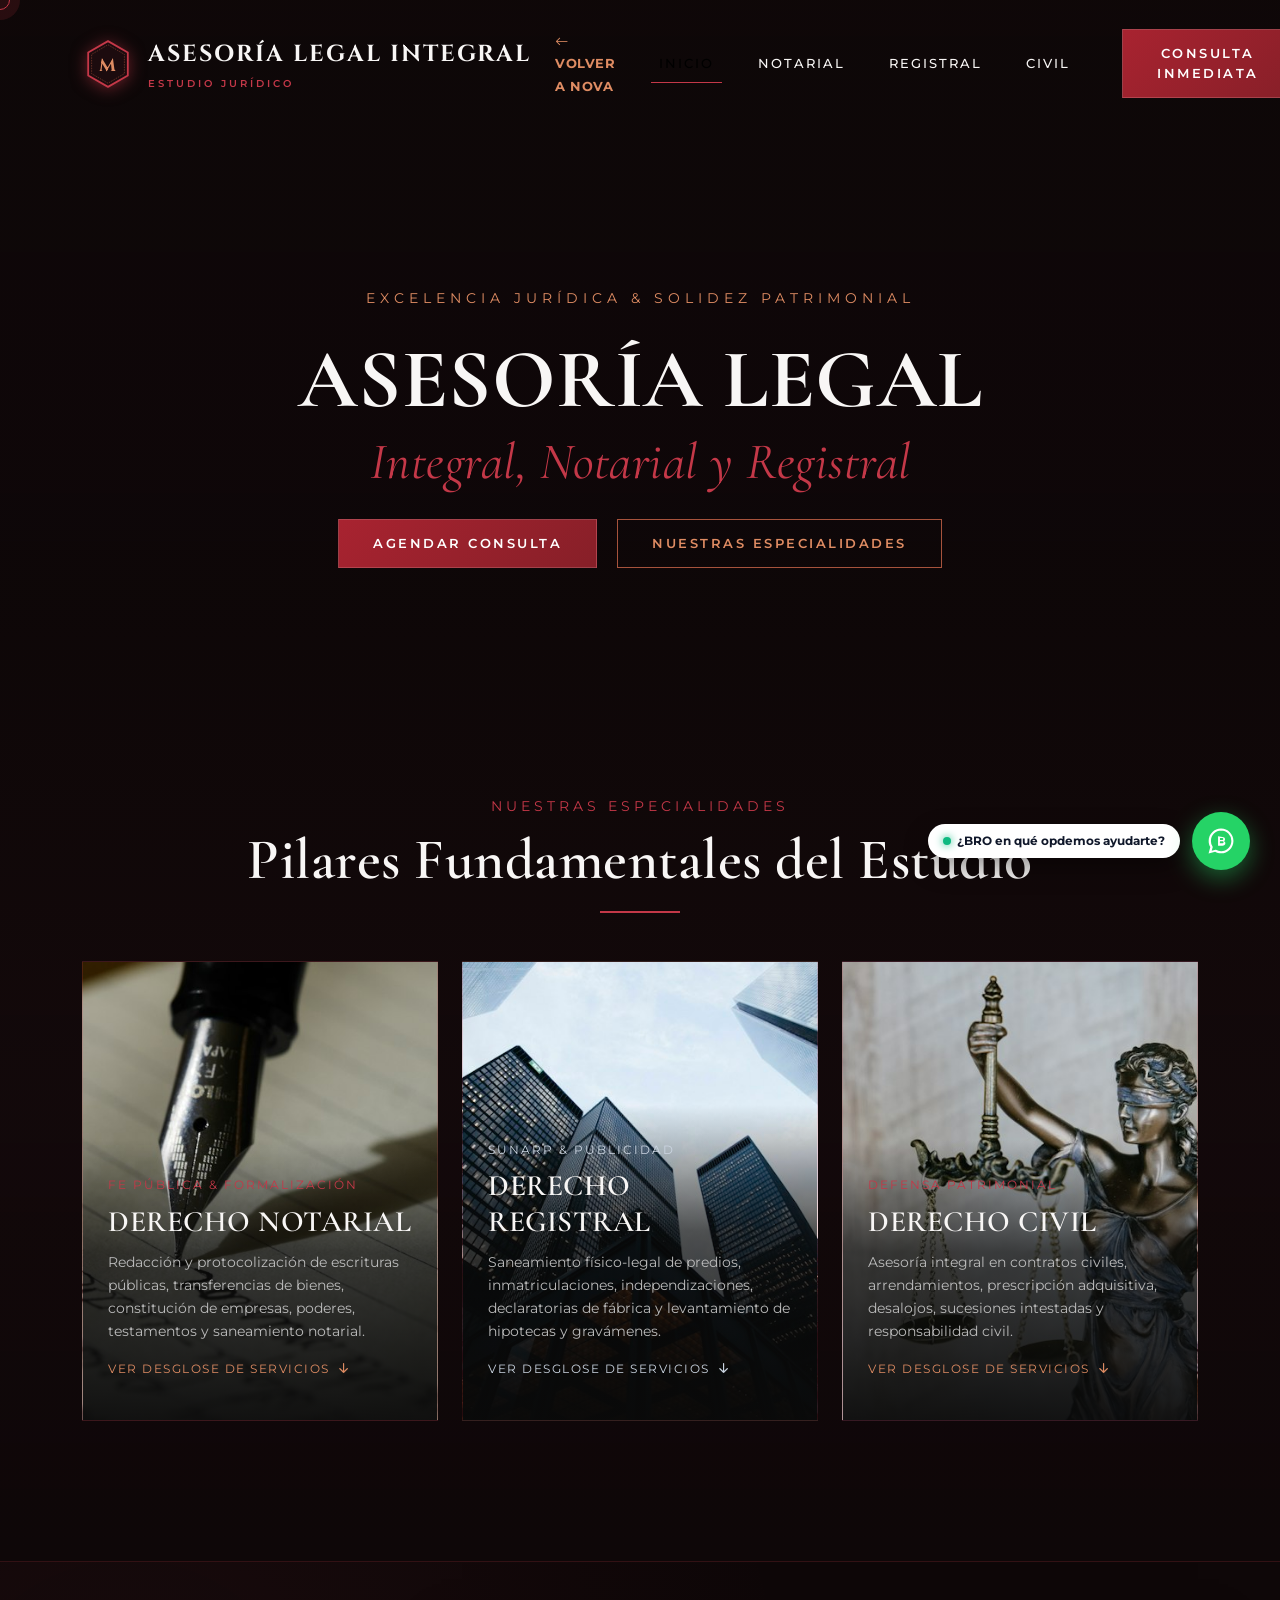
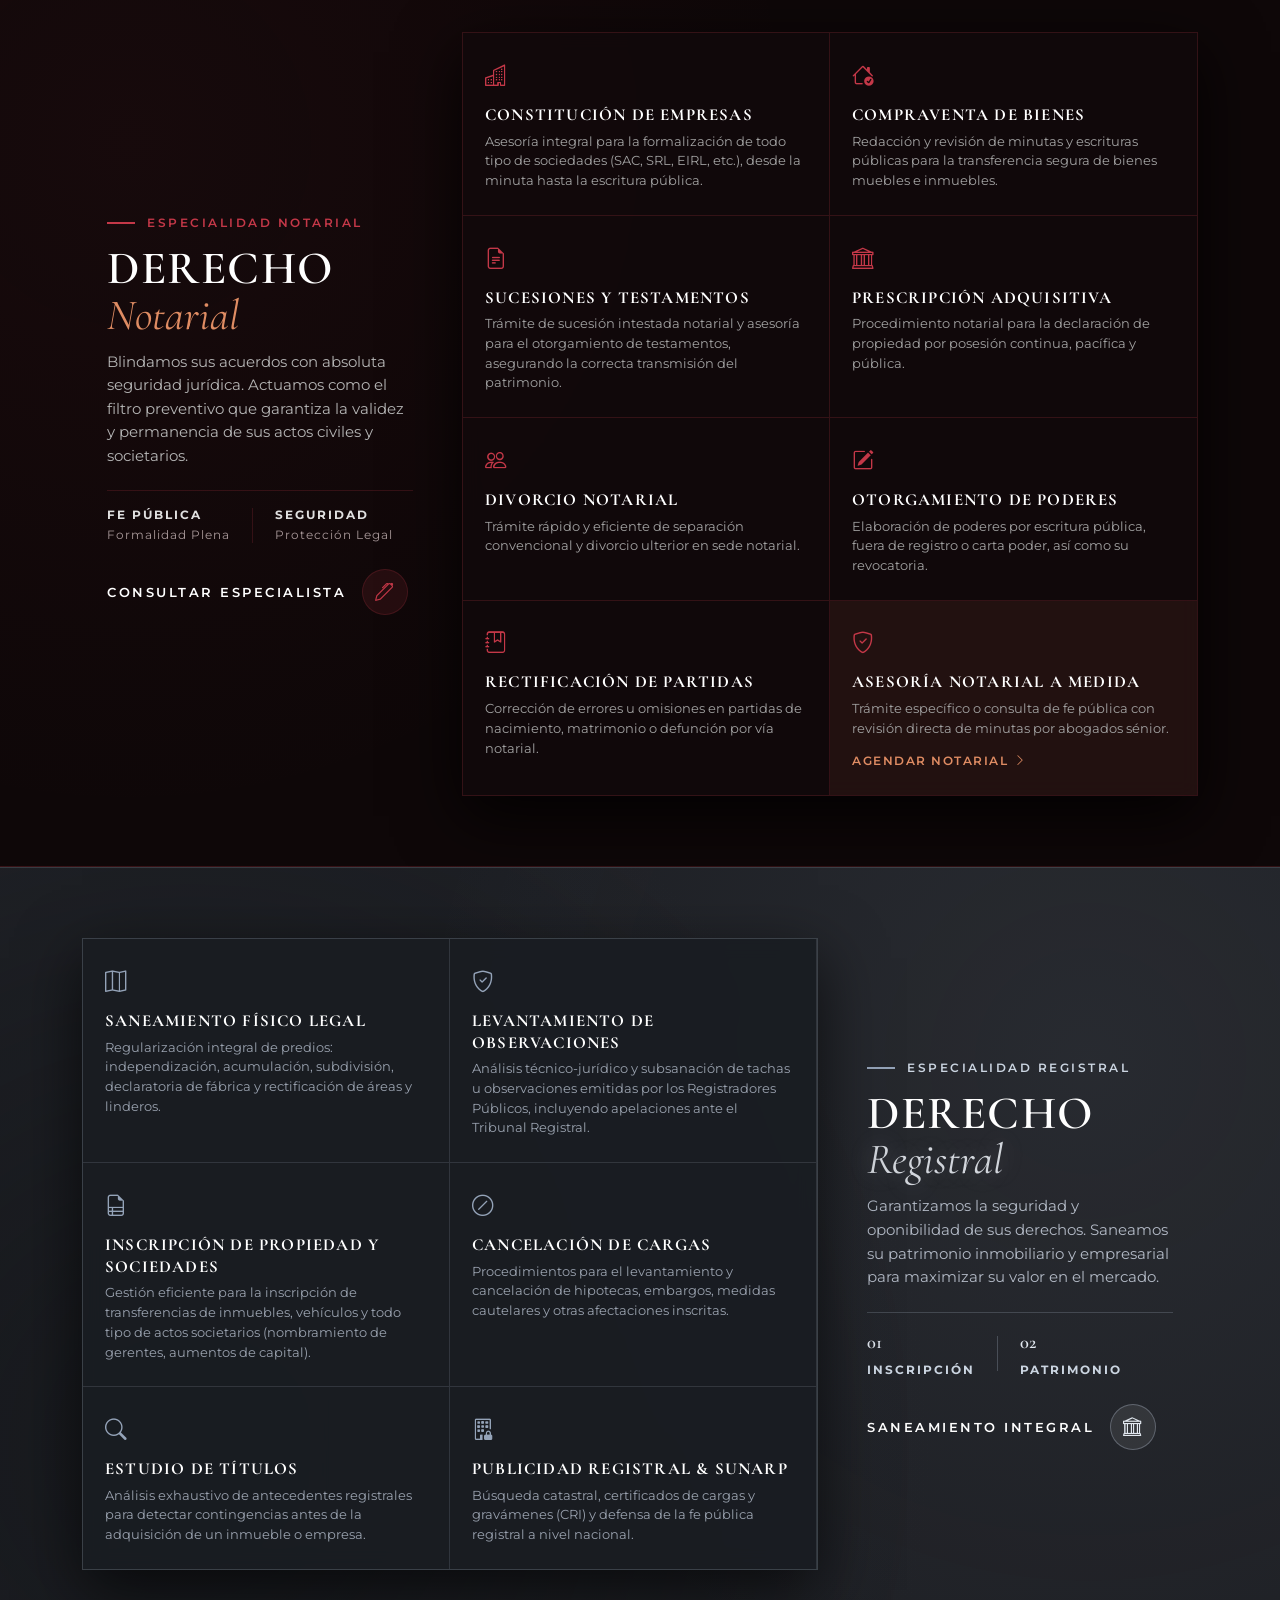
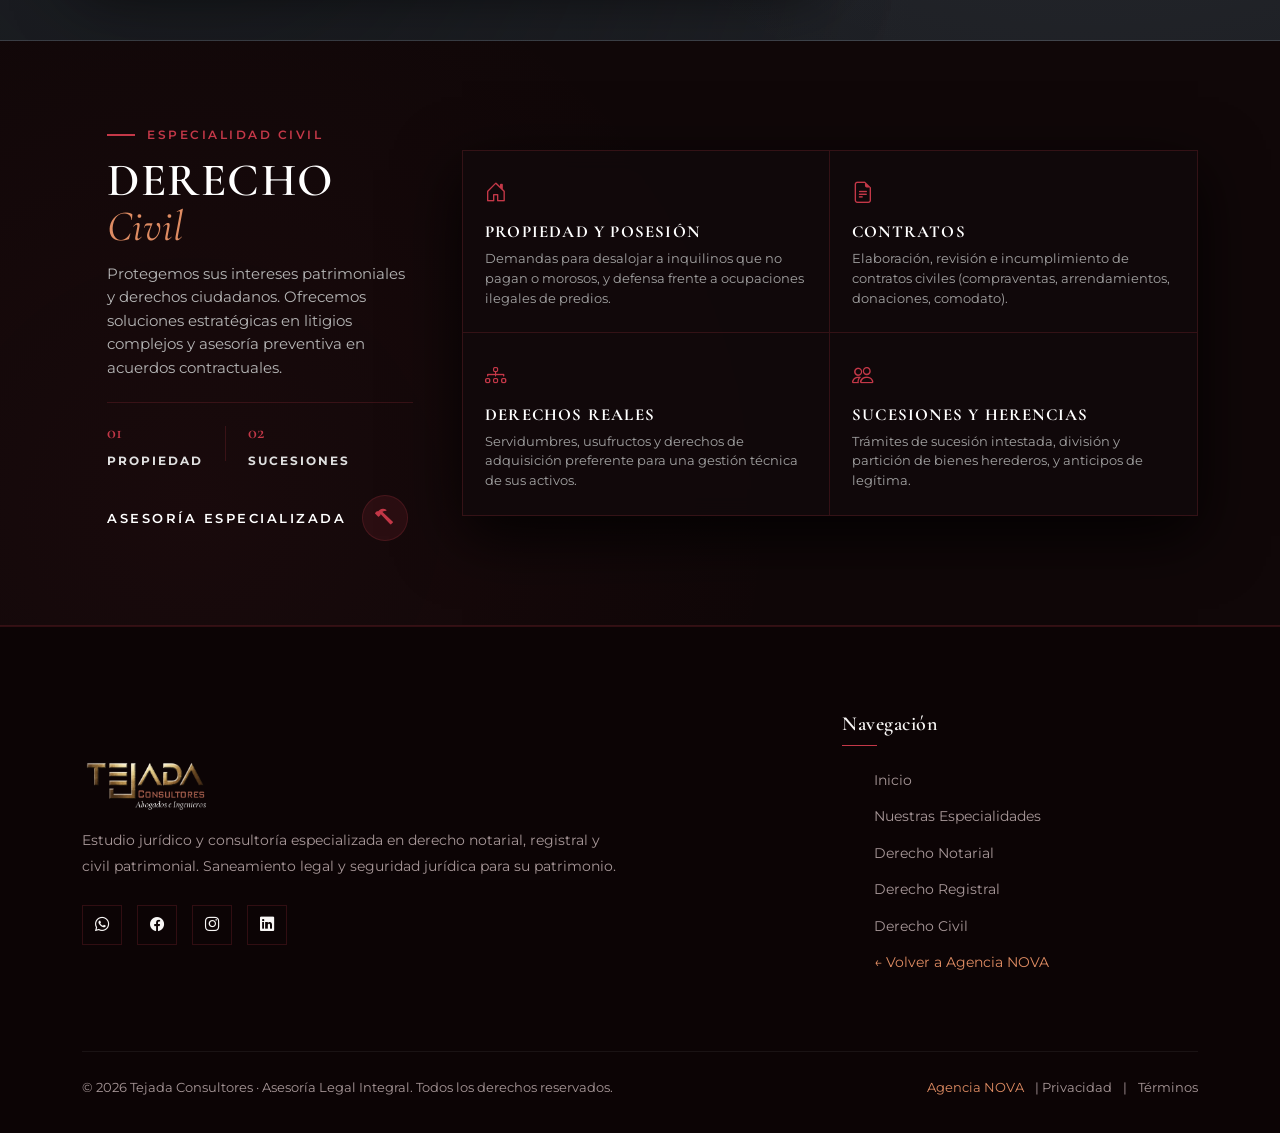
==== asesoria-legal.html @ f56c570c "Despliegue oficial: Sitio web Agencia Nova E.I.R.L." ====
<!DOCTYPE html>
<html lang="es">
<head>
    <meta charset="UTF-8">
    <meta name="viewport" content="width=device-width, initial-scale=1.0">
    <meta name="description" content="Asesoría Legal Integral - Especialistas en Derecho Notarial, Derecho Registral y Derecho Civil. Seguridad jurídica, saneamiento y protección patrimonial.">
    <title>M | Asesoría Legal Integral - Notarial, Registral y Civil</title>

    <!-- Favicon con Logo Hexagonal M -->
    <link rel="icon" type="image/svg+xml" href="assets/logo.svg">

    <!-- Fuentes Oficiales AUREOLE (Cormorant Garamond, Montserrat, Cinzel) -->
    <link rel="preconnect" href="https://fonts.googleapis.com">
    <link rel="preconnect" href="https://fonts.gstatic.com" crossorigin>
    <link href="https://fonts.googleapis.com/css2?family=Cinzel:wght@600;700;900&family=Cormorant+Garamond:ital,wght@0,400;0,500;0,600;0,700;1,400;1,600&family=Montserrat:wght@300;400;500;600;700&display=swap" rel="stylesheet">

    <!-- Bootstrap 5.3 Grid & Utilities -->
    <link rel="stylesheet" href="https://cdn.jsdelivr.net/npm/bootstrap@5.3.8/dist/css/bootstrap.min.css">
    <!-- Bootstrap Icons -->
    <link rel="stylesheet" href="https://cdn.jsdelivr.net/npm/bootstrap-icons@1.11.2/font/bootstrap-icons.css">

    <!-- Hoja de Estilos AUREOLE -->
    <link rel="stylesheet" href="styles.css">
</head>
<body>

    <!-- ==========================================
         PRELOADER AUREOLE CON LOGO HEXAGONAL M
         ========================================== -->
    <div class="preloader" id="preloader">
        <div class="preloader-logo">
            <svg xmlns="http://www.w3.org/2000/svg" viewBox="0 0 100 100" width="100%" height="100%">
                <polygon points="50,6 88.1,28 88.1,72 50,94 11.9,72 11.9,28" 
                         fill="#1c0b0e" 
                         stroke="#c43848" 
                         stroke-width="3" />
                <polygon points="50,13 81.5,31.5 81.5,68.5 50,87 18.5,68.5 18.5,31.5" 
                         fill="none" 
                         stroke="#a6533c" 
                         stroke-width="1.2" 
                         stroke-opacity="0.8" 
                         stroke-dasharray="3, 2" />
                <text x="50" y="63" text-anchor="middle" font-family="'Cinzel', serif" font-size="34" font-weight="700" fill="#df8c63">M</text>
            </svg>
        </div>
        <div class="preloader-spinner"></div>
        <p class="preloader-text">ASESORÍA LEGAL INTEGRAL</p>
    </div>

    <!-- ==========================================
         NAVBAR AUREOLE CON LOGOTIPO HEXÁGONO 'M'
         ========================================== -->
    <nav class="navbar navbar-expand-lg">
        <div class="container navbar-container">
            
            <!-- LOGOTIPO EN LA PARTE SUPERIOR: HEXÁGONO CON LA LETRA M -->
            <a class="navbar-brand" href="#inicio" aria-label="Inicio">
                <div class="brand-hex-icon">
                    <svg xmlns="http://www.w3.org/2000/svg" viewBox="0 0 100 100" width="100%" height="100%">
                        <polygon points="50,6 88.1,28 88.1,72 50,94 11.9,72 11.9,28" 
                                 fill="#1c0b0e" 
                                 stroke="#c43848" 
                                 stroke-width="3.5" 
                                 stroke-linejoin="round" />
                        <polygon points="50,13 81.5,31.5 81.5,68.5 50,87 18.5,68.5 18.5,31.5" 
                                 fill="none" 
                                 stroke="#a6533c" 
                                 stroke-width="1.2" 
                                 stroke-opacity="0.8" 
                                 stroke-dasharray="3, 2" />
                        <text x="50" y="63" text-anchor="middle" font-family="'Cinzel', serif" font-size="34" font-weight="700" fill="#df8c63">M</text>
                    </svg>
                </div>
                <div class="brand-title-text">
                    ASESORÍA LEGAL INTEGRAL
                    <span>ESTUDIO JURÍDICO</span>
                </div>
            </a>

            <!-- Botón Hamburguesa Móvil -->
            <button class="navbar-toggler" id="navbarToggler" type="button" aria-label="Toggle navigation">
                <span></span>
                <span></span>
                <span></span>
            </button>

            <!-- MENÚ: RETORNO A NOVA, INICIO, NOTARIAL, REGISTRAL, CIVIL -->
            <ul class="navbar-nav ms-auto align-items-center">
                <li class="nav-item">
                    <a class="nav-link" href="index.html" style="color: #df8c63; font-weight: 700; letter-spacing: 0.5px;">
                        <i class="bi bi-arrow-left me-1"></i> VOLVER A NOVA
                    </a>
                </li>
                <li class="nav-item">
                    <a class="nav-link active" href="#inicio">INICIO</a>
                </li>
                <li class="nav-item">
                    <a class="nav-link" href="#seccion-notarial">NOTARIAL</a>
                </li>
                <li class="nav-item">
                    <a class="nav-link" href="#seccion-registral">REGISTRAL</a>
                </li>
                <li class="nav-item">
                    <a class="nav-link" href="#seccion-civil">CIVIL</a>
                </li>
                <li class="nav-item ms-lg-3">
                    <a href="https://wa.me/51948301540?text=Hola,%20solicito%20asesor%C3%ADa%20legal%20inmediata." target="_blank" rel="noopener noreferrer" class="btn btn-primary">CONSULTA INMEDIATA</a>
                </li>
            </ul>

        </div>
    </nav>

    <!-- Menú Drawer Móvil -->
    <div class="mobile-menu-drawer" id="mobileMenuDrawer">
        <button class="mobile-close-btn" id="mobileCloseBtn">&times;</button>
        <a href="index.html" class="mobile-nav-link" style="color: #df8c63; font-weight: 700;"><i class="bi bi-arrow-left me-1"></i> VOLVER A AGENCIA NOVA</a>
        <a href="#inicio" class="mobile-nav-link">INICIO</a>
        <a href="#seccion-notarial" class="mobile-nav-link">NOTARIAL</a>
        <a href="#seccion-registral" class="mobile-nav-link">REGISTRAL</a>
        <a href="#seccion-civil" class="mobile-nav-link">CIVIL</a>
        <a href="https://wa.me/51948301540?text=Hola,%20solicito%20asesor%C3%ADa%20legal%20inmediata." target="_blank" rel="noopener noreferrer" class="btn btn-primary mt-3">CONSULTA INMEDIATA</a>
    </div>

    <!-- ==========================================
         FONDO EXTENDIDO: PRIMERA Y SEGUNDA SECCIÓN
         (Hero Principal + Nuestras Especialidades)
         ========================================== -->
    <div class="hero-specialties-wrap">

        <!-- ==========================================
             HERO SECTION AUREOLE (#inicio)
             ========================================== -->
        <section class="hero" id="inicio">
            <div class="hero-content">
                <p class="hero-subtitle">Excelencia Jurídica &amp; Solidez Patrimonial</p>
                <h1 class="hero-title">
                    ASESORÍA LEGAL
                    <span>Integral, Notarial y Registral</span>
                </h1>
                <div class="hero-buttons">
                    <a href="https://wa.me/51948301540?text=Hola,%20solicito%20asesor%C3%ADa%20legal%20integral." target="_blank" rel="noopener noreferrer" class="btn btn-primary">Agendar Consulta</a>
                    <a href="#especialidades" class="btn btn-outline">Nuestras Especialidades</a>
                </div>
            </div>
        </section>

        <!-- ==========================================
             CUERPO: LOS TRES PILARES DE DERECHO
             DERECHO NOTARIAL, DERECHO REGISTRAL Y DERECHO CIVIL
             CON FOTOS RESTAURADAS Y VALIDACIÓN A PRUEBA DE FALLOS
             ========================================== -->
        <section class="specialties-section" id="especialidades">
            <div class="container">
                <p class="section-subtitle">Nuestras Especialidades</p>
                <h2 class="section-title">Pilares Fundamentales del Estudio</h2>
                
                <div class="row mt-5">
                    
                    <!-- CUADRO 1: DERECHO NOTARIAL -->
                    <div class="col-lg-4 col-md-6 mb-4 mb-lg-0">
                        <a href="#seccion-notarial" class="specialty-card d-block" style="background: #1a0f12 url('assets/notarial.jpg') center/cover no-repeat;">
                            <img src="assets/notarial.jpg" 
                                 onerror="if(!this.dataset.t){this.dataset.t=1;this.src='notarial.jpg';}else{this.src='https://images.unsplash.com/photo-1450133064473-71024230f91b?auto=format&fit=crop&w=800&q=80';}"
                                 alt="Derecho Notarial - Firma de escrituras públicas y fe notarial" 
                                 loading="lazy">
                            <div class="specialty-overlay">
                                <span class="specialty-tag">Fe Pública &amp; Formalización</span>
                                <h3 class="specialty-title">DERECHO NOTARIAL</h3>
                                <p class="specialty-desc">
                                    Redacción y protocolización de escrituras públicas, transferencias de bienes, constitución de empresas, poderes, testamentos y saneamiento notarial.
                                </p>
                                <span class="specialty-more mt-2 d-inline-flex align-items-center" style="font-size: 0.78rem; letter-spacing: 1.5px; text-transform: uppercase; color: var(--color-gold-light);">
                                    Ver desglose de servicios <i class="bi bi-arrow-down-short fs-5 ms-1"></i>
                                </span>
                            </div>
                        </a>
                    </div>

                    <!-- CUADRO 2: DERECHO REGISTRAL -->
                    <div class="col-lg-4 col-md-6 mb-4 mb-lg-0">
                        <a href="#seccion-registral" class="specialty-card d-block" style="background: #111a15 url('assets/registral.jpg') center/cover no-repeat;">
                            <img src="assets/registral.jpg" 
                                 onerror="if(!this.dataset.t){this.dataset.t=1;this.src='registral.jpg';}else{this.src='https://images.unsplash.com/photo-1486406146926-c627a92ad1ab?auto=format&fit=crop&w=800&q=80';}"
                                 alt="Derecho Registral - Saneamiento predial y títulos en SUNARP" 
                                 loading="lazy">
                            <div class="specialty-overlay">
                                <span class="specialty-tag" style="color: #cbd5e1;">SUNARP &amp; Publicidad</span>
                                <h3 class="specialty-title">DERECHO REGISTRAL</h3>
                                <p class="specialty-desc">
                                    Saneamiento físico-legal de predios, inmatriculaciones, independizaciones, declaratorias de fábrica y levantamiento de hipotecas y gravámenes.
                                </p>
                                <span class="specialty-more mt-2 d-inline-flex align-items-center" style="font-size: 0.78rem; letter-spacing: 1.5px; text-transform: uppercase; color: #cbd5e1;">
                                    Ver desglose de servicios <i class="bi bi-arrow-down-short fs-5 ms-1"></i>
                                </span>
                            </div>
                        </a>
                    </div>

                    <!-- CUADRO 3: DERECHO CIVIL -->
                    <div class="col-lg-4 col-md-12">
                        <a href="#seccion-civil" class="specialty-card d-block" style="background: #14111a url('assets/civil.jpg') center/cover no-repeat;">
                            <img src="assets/civil.jpg" 
                                 onerror="if(!this.dataset.t){this.dataset.t=1;this.src='civil.jpg';}else{this.src='https://images.unsplash.com/photo-1589829545856-d10d557cf95f?auto=format&fit=crop&w=800&q=80';}"
                                 alt="Derecho Civil - Defensa patrimonial y justicia civil" 
                                 loading="lazy">
                            <div class="specialty-overlay">
                                <span class="specialty-tag">Defensa Patrimonial</span>
                                <h3 class="specialty-title">DERECHO CIVIL</h3>
                                <p class="specialty-desc">
                                    Asesoría integral en contratos civiles, arrendamientos, prescripción adquisitiva, desalojos, sucesiones intestadas y responsabilidad civil.
                                </p>
                                <span class="specialty-more mt-2 d-inline-flex align-items-center" style="font-size: 0.78rem; letter-spacing: 1.5px; text-transform: uppercase; color: var(--color-gold-light);">
                                    Ver desglose de servicios <i class="bi bi-arrow-down-short fs-5 ms-1"></i>
                                </span>
                            </div>
                        </a>
                    </div>

                </div>
            </div>
        </section>

    </div>

    <!-- ==========================================
         DETALLE 1: ESPECIALIDAD NOTARIAL (#seccion-notarial)
         ========================================== -->
    <section class="detail-section notarial-section" id="seccion-notarial">
        <div class="container">
            <div class="row align-items-center">
                
                <!-- Columna Izquierda: Introducción y Título -->
                <div class="col-lg-5 col-xl-4 mb-5 mb-lg-0">
                    <div class="detail-intro-col">
                        <div class="detail-label-wrap">
                            <span class="detail-label-line"></span>
                            <span class="detail-label">ESPECIALIDAD NOTARIAL</span>
                        </div>
                        <h2 class="detail-title">
                            DERECHO
                            <span class="detail-title-italic">Notarial</span>
                        </h2>
                        <p class="detail-desc">
                            Blindamos sus acuerdos con absoluta seguridad jurídica. Actuamos como el filtro preventivo que garantiza la validez y permanencia de sus actos civiles y societarios.
                        </p>
                        <div class="detail-indicators">
                            <div class="indicator-item">
                                <span class="indicator-title">FE PÚBLICA</span>
                                <span class="indicator-sub">Formalidad Plena</span>
                            </div>
                            <div class="indicator-sep"></div>
                            <div class="indicator-item">
                                <span class="indicator-title">SEGURIDAD</span>
                                <span class="indicator-sub">Protección Legal</span>
                            </div>
                        </div>
                        <a href="https://wa.me/51948301540?text=Hola,%20solicito%20asesor%C3%ADa%20especializada%20en%20Derecho%20Notarial." target="_blank" rel="noopener noreferrer" class="detail-cta">
                            <span>CONSULTAR ESPECIALISTA</span>
                            <div class="detail-cta-circle">
                                <i class="bi bi-pen"></i>
                            </div>
                        </a>
                    </div>
                </div>

                <!-- Columna Derecha: Matriz de 8 Cuadros de Servicios Notariales -->
                <div class="col-lg-7 col-xl-8">
                    <div class="service-matrix grid-8">
                        
                        <!-- 1. Constitución de Empresas -->
                        <div class="service-matrix-item">
                            <i class="bi bi-buildings service-matrix-icon"></i>
                            <h4 class="service-matrix-title">CONSTITUCIÓN DE EMPRESAS</h4>
                            <p class="service-matrix-desc">
                                Asesoría integral para la formalización de todo tipo de sociedades (SAC, SRL, EIRL, etc.), desde la minuta hasta la escritura pública.
                            </p>
                        </div>

                        <!-- 2. Compraventa de Bienes -->
                        <div class="service-matrix-item">
                            <i class="bi bi-house-check service-matrix-icon"></i>
                            <h4 class="service-matrix-title">COMPRAVENTA DE BIENES</h4>
                            <p class="service-matrix-desc">
                                Redacción y revisión de minutas y escrituras públicas para la transferencia segura de bienes muebles e inmuebles.
                            </p>
                        </div>

                        <!-- 3. Sucesiones y Testamentos -->
                        <div class="service-matrix-item">
                            <i class="bi bi-file-earmark-text service-matrix-icon"></i>
                            <h4 class="service-matrix-title">SUCESIONES Y TESTAMENTOS</h4>
                            <p class="service-matrix-desc">
                                Trámite de sucesión intestada notarial y asesoría para el otorgamiento de testamentos, asegurando la correcta transmisión del patrimonio.
                            </p>
                        </div>

                        <!-- 4. Prescripción Adquisitiva -->
                        <div class="service-matrix-item">
                            <i class="bi bi-bank service-matrix-icon"></i>
                            <h4 class="service-matrix-title">PRESCRIPCIÓN ADQUISITIVA</h4>
                            <p class="service-matrix-desc">
                                Procedimiento notarial para la declaración de propiedad por posesión continua, pacífica y pública.
                            </p>
                        </div>

                        <!-- 5. Divorcio Notarial -->
                        <div class="service-matrix-item">
                            <i class="bi bi-people service-matrix-icon"></i>
                            <h4 class="service-matrix-title">DIVORCIO NOTARIAL</h4>
                            <p class="service-matrix-desc">
                                Trámite rápido y eficiente de separación convencional y divorcio ulterior en sede notarial.
                            </p>
                        </div>

                        <!-- 6. Otorgamiento de Poderes -->
                        <div class="service-matrix-item">
                            <i class="bi bi-pencil-square service-matrix-icon"></i>
                            <h4 class="service-matrix-title">OTORGAMIENTO DE PODERES</h4>
                            <p class="service-matrix-desc">
                                Elaboración de poderes por escritura pública, fuera de registro o carta poder, así como su revocatoria.
                            </p>
                        </div>

                        <!-- 7. Rectificación de Partidas -->
                        <div class="service-matrix-item">
                            <i class="bi bi-journal-bookmark service-matrix-icon"></i>
                            <h4 class="service-matrix-title">RECTIFICACIÓN DE PARTIDAS</h4>
                            <p class="service-matrix-desc">
                                Corrección de errores u omisiones en partidas de nacimiento, matrimonio o defunción por vía notarial.
                            </p>
                        </div>

                        <!-- 8. Asesoría Notarial Personalizada -->
                        <div class="service-matrix-item service-matrix-highlight">
                            <i class="bi bi-shield-check service-matrix-icon"></i>
                            <h4 class="service-matrix-title">ASESORÍA NOTARIAL A MEDIDA</h4>
                            <p class="service-matrix-desc">
                                Trámite específico o consulta de fe pública con revisión directa de minutas por abogados sénior.
                            </p>
                            <a href="https://wa.me/51948301540?text=Hola,%20solicito%20asesor%C3%ADa%20especializada%20en%20Derecho%20Notarial." target="_blank" rel="noopener noreferrer" class="service-item-link">
                                Agendar Notarial <i class="bi bi-chevron-right"></i>
                            </a>
                        </div>

                    </div>
                </div>

            </div>
        </div>
    </section>

    <!-- ==========================================
         DETALLE 2: ESPECIALIDAD REGISTRAL (#seccion-registral)
         Tonalidad Gris Semi Oscuro / Titanio
         ========================================== -->
    <section class="detail-section registral-section" id="seccion-registral">
        <div class="container">
            <div class="row align-items-center">
                
                <!-- Columna Izquierda: Matriz de 6 Cuadros de Servicios Registrales (SUNARP) -->
                <div class="col-lg-7 col-xl-8 order-2 order-lg-1">
                    <div class="service-matrix grid-6">
                        
                        <!-- 1. Saneamiento Físico Legal -->
                        <div class="service-matrix-item">
                            <i class="bi bi-map service-matrix-icon"></i>
                            <h4 class="service-matrix-title">SANEAMIENTO FÍSICO LEGAL</h4>
                            <p class="service-matrix-desc">
                                Regularización integral de predios: independización, acumulación, subdivisión, declaratoria de fábrica y rectificación de áreas y linderos.
                            </p>
                        </div>

                        <!-- 2. Levantamiento de Observaciones -->
                        <div class="service-matrix-item">
                            <i class="bi bi-shield-check service-matrix-icon"></i>
                            <h4 class="service-matrix-title">LEVANTAMIENTO DE OBSERVACIONES</h4>
                            <p class="service-matrix-desc">
                                Análisis técnico-jurídico y subsanación de tachas u observaciones emitidas por los Registradores Públicos, incluyendo apelaciones ante el Tribunal Registral.
                            </p>
                        </div>

                        <!-- 3. Inscripción de Propiedad y Sociedades -->
                        <div class="service-matrix-item">
                            <i class="bi bi-file-earmark-ruled service-matrix-icon"></i>
                            <h4 class="service-matrix-title">INSCRIPCIÓN DE PROPIEDAD Y SOCIEDADES</h4>
                            <p class="service-matrix-desc">
                                Gestión eficiente para la inscripción de transferencias de inmuebles, vehículos y todo tipo de actos societarios (nombramiento de gerentes, aumentos de capital).
                            </p>
                        </div>

                        <!-- 4. Cancelación de Cargas -->
                        <div class="service-matrix-item">
                            <i class="bi bi-slash-circle service-matrix-icon"></i>
                            <h4 class="service-matrix-title">CANCELACIÓN DE CARGAS</h4>
                            <p class="service-matrix-desc">
                                Procedimientos para el levantamiento y cancelación de hipotecas, embargos, medidas cautelares y otras afectaciones inscritas.
                            </p>
                        </div>

                        <!-- 5. Estudio de Títulos -->
                        <div class="service-matrix-item">
                            <i class="bi bi-search service-matrix-icon"></i>
                            <h4 class="service-matrix-title">ESTUDIO DE TÍTULOS</h4>
                            <p class="service-matrix-desc">
                                Análisis exhaustivo de antecedentes registrales para detectar contingencias antes de la adquisición de un inmueble o empresa.
                            </p>
                        </div>

                        <!-- 6. Publicidad y Calificación SUNARP -->
                        <div class="service-matrix-item">
                            <i class="bi bi-building-lock service-matrix-icon"></i>
                            <h4 class="service-matrix-title">PUBLICIDAD REGISTRAL &amp; SUNARP</h4>
                            <p class="service-matrix-desc">
                                Búsqueda catastral, certificados de cargas y gravámenes (CRI) y defensa de la fe pública registral a nivel nacional.
                            </p>
                        </div>

                    </div>
                </div>

                <!-- Columna Derecha: Introducción y Título -->
                <div class="col-lg-5 col-xl-4 mb-5 mb-lg-0 order-1 order-lg-2">
                    <div class="detail-intro-col">
                        <div class="detail-label-wrap">
                            <span class="detail-label-line"></span>
                            <span class="detail-label">ESPECIALIDAD REGISTRAL</span>
                        </div>
                        <h2 class="detail-title">
                            DERECHO
                            <span class="detail-title-italic">Registral</span>
                        </h2>
                        <p class="detail-desc">
                            Garantizamos la seguridad y oponibilidad de sus derechos. Saneamos su patrimonio inmobiliario y empresarial para maximizar su valor en el mercado.
                        </p>
                        <div class="detail-indicators">
                            <div class="indicator-item">
                                <span class="indicator-num">01</span>
                                <span class="indicator-title">INSCRIPCIÓN</span>
                            </div>
                            <div class="indicator-sep"></div>
                            <div class="indicator-item">
                                <span class="indicator-num">02</span>
                                <span class="indicator-title">PATRIMONIO</span>
                            </div>
                        </div>
                        <a href="https://wa.me/51948301540?text=Hola,%20solicito%20asesor%C3%ADa%20especializada%20en%20Derecho%20Registral%20y%20SUNARP." target="_blank" rel="noopener noreferrer" class="detail-cta">
                            <span>SANEAMIENTO INTEGRAL</span>
                            <div class="detail-cta-circle">
                                <i class="bi bi-bank"></i>
                            </div>
                        </a>
                    </div>
                </div>

            </div>
        </div>
    </section>

    <!-- ==========================================
         DETALLE 3: ESPECIALIDAD CIVIL (#seccion-civil)
         ========================================== -->
    <section class="detail-section civil-section" id="seccion-civil">
        <div class="container">
            <div class="row align-items-center">
                
                <!-- Columna Izquierda: Introducción y Título -->
                <div class="col-lg-5 col-xl-4 mb-5 mb-lg-0">
                    <div class="detail-intro-col">
                        <div class="detail-label-wrap">
                            <span class="detail-label-line"></span>
                            <span class="detail-label">ESPECIALIDAD CIVIL</span>
                        </div>
                        <h2 class="detail-title">
                            DERECHO
                            <span class="detail-title-italic">Civil</span>
                        </h2>
                        <p class="detail-desc">
                            Protegemos sus intereses patrimoniales y derechos ciudadanos. Ofrecemos soluciones estratégicas en litigios complejos y asesoría preventiva en acuerdos contractuales.
                        </p>
                        <div class="detail-indicators">
                            <div class="indicator-item">
                                <span class="indicator-num">01</span>
                                <span class="indicator-title">PROPIEDAD</span>
                            </div>
                            <div class="indicator-sep"></div>
                            <div class="indicator-item">
                                <span class="indicator-num">02</span>
                                <span class="indicator-title">SUCESIONES</span>
                            </div>
                        </div>
                        <a href="https://wa.me/51948301540?text=Hola,%20solicito%20asesor%C3%ADa%20especializada%20en%20Derecho%20Civil." target="_blank" rel="noopener noreferrer" class="detail-cta">
                            <span>ASESORÍA ESPECIALIZADA</span>
                            <div class="detail-cta-circle">
                                <i class="bi bi-hammer"></i>
                            </div>
                        </a>
                    </div>
                </div>

                <!-- Columna Derecha: Matriz de 4 Cuadros de Servicios Civiles (2x2) -->
                <div class="col-lg-7 col-xl-8">
                    <div class="service-matrix grid-4">
                        
                        <!-- 1. Propiedad y Posesión -->
                        <div class="service-matrix-item">
                            <i class="bi bi-house-door service-matrix-icon"></i>
                            <h4 class="service-matrix-title">PROPIEDAD Y POSESIÓN</h4>
                            <p class="service-matrix-desc">
                                Demandas para desalojar a inquilinos que no pagan o morosos, y defensa frente a ocupaciones ilegales de predios.
                            </p>
                        </div>

                        <!-- 2. Contratos -->
                        <div class="service-matrix-item">
                            <i class="bi bi-file-earmark-text service-matrix-icon"></i>
                            <h4 class="service-matrix-title">CONTRATOS</h4>
                            <p class="service-matrix-desc">
                                Elaboración, revisión e incumplimiento de contratos civiles (compraventas, arrendamientos, donaciones, comodato).
                            </p>
                        </div>

                        <!-- 3. Derechos Reales -->
                        <div class="service-matrix-item">
                            <i class="bi bi-diagram-3 service-matrix-icon"></i>
                            <h4 class="service-matrix-title">DERECHOS REALES</h4>
                            <p class="service-matrix-desc">
                                Servidumbres, usufructos y derechos de adquisición preferente para una gestión técnica de sus activos.
                            </p>
                        </div>

                        <!-- 4. Sucesiones y Herencias -->
                        <div class="service-matrix-item">
                            <i class="bi bi-people service-matrix-icon"></i>
                            <h4 class="service-matrix-title">SUCESIONES Y HERENCIAS</h4>
                            <p class="service-matrix-desc">
                                Trámites de sucesión intestada, división y partición de bienes herederos, y anticipos de legítima.
                            </p>
                        </div>

                    </div>
                </div>

            </div>
        </div>
    </section>

    <!-- ==========================================
         FOOTER INSTITUCIONAL TEJADA CONSULTORES / ASESORÍA LEGAL
         ========================================== -->
    <footer class="footer">
        <div class="container">
            <div class="row align-items-center">
                
                <!-- Columna 1: Marca y Logotipo Oficial -->
                <div class="col-lg-7 col-md-7 mb-4 mb-md-0">
                    <div style="display: flex; align-items: center; gap: 16px; margin-bottom: 18px;">
                        <img src="assets/logo-tejada-consultores.png"
                             onerror="if(!this.dataset.t){this.dataset.t=1;this.src='logo-tejada-consultores.png';}"
                             alt="Tejada Consultores - Abogados e Ingenieros"
                             style="max-height: 52px; width: auto; object-fit: contain;">
                    </div>
                    <p class="footer-text">
                        Estudio jurídico y consultoría especializada en derecho notarial, registral y civil patrimonial. Saneamiento legal y seguridad jurídica para su patrimonio.
                    </p>
                    <div class="footer-social">
                        <a href="https://wa.me/51948301540" target="_blank" rel="noopener noreferrer" aria-label="WhatsApp"><i class="bi bi-whatsapp"></i></a>
                        <a href="#" aria-label="Facebook"><i class="bi bi-facebook"></i></a>
                        <a href="#" aria-label="Instagram"><i class="bi bi-instagram"></i></a>
                        <a href="#" aria-label="LinkedIn"><i class="bi bi-linkedin"></i></a>
                    </div>
                </div>

                <!-- Columna 2: Enlaces de Navegación -->
                <div class="col-lg-4 col-md-5 ms-lg-auto">
                    <h4 class="footer-title">Navegación</h4>
                    <ul class="footer-links">
                        <li><a href="#inicio">Inicio</a></li>
                        <li><a href="#especialidades">Nuestras Especialidades</a></li>
                        <li><a href="#seccion-notarial">Derecho Notarial</a></li>
                        <li><a href="#seccion-registral">Derecho Registral</a></li>
                        <li><a href="#seccion-civil">Derecho Civil</a></li>
                        <li><a href="index.html" style="color: #df8c63;">← Volver a Agencia NOVA</a></li>
                    </ul>
                </div>

            </div>

            <!-- Barra Inferior de Copyright -->
            <div class="footer-bottom">
                <p class="mb-0">© 2026 Tejada Consultores · Asesoría Legal Integral. Todos los derechos reservados.</p>
                <div style="font-size: 0.8rem; color: #a89899;">
                    <a href="index.html" class="me-2" style="color: #df8c63;">Agencia NOVA</a> | 
                    <a href="#inicio" class="me-2">Privacidad</a> | 
                    <a href="#inicio" class="ms-2">Términos</a>
                </div>
            </div>
        </div>
    </footer>

    <!-- ==========================================
         BOTÓN FLOTANTE DIRECTO A WHATSAPP BUSINESS
         ========================================== -->
    <div class="whatsapp-floating-container">
        <span class="whatsapp-badge-bubble">
            <span class="badge-dot"></span>
            ¿BRO en qué opdemos ayudarte?
        </span>
        <a href="https://wa.me/51948301540?text=Hola,%20solicito%20asesor%C3%ADa%20legal%20integral%20en%20materia%20notarial,%20registral%20o%20civil." 
           target="_blank" 
           rel="noopener noreferrer" 
           class="whatsapp-float-btn" 
           aria-label="Contactar por WhatsApp Business">
            <svg xmlns="http://www.w3.org/2000/svg" viewBox="0 0 24 24" width="30" height="30" fill="#ffffff">
                <path d="M12.04 2c-5.46 0-9.91 4.45-9.91 9.91 0 1.75.46 3.45 1.32 4.95L2.05 22l5.25-1.38c1.45.79 3.08 1.21 4.74 1.21 5.46 0 9.91-4.45 9.91-9.91 0-2.65-1.03-5.14-2.9-7.01A9.816 9.816 0 0 0 12.04 2m.01 1.67c2.2 0 4.26.86 5.82 2.42a8.225 8.225 0 0 1 2.41 5.83c0 4.54-3.7 8.24-8.24 8.24-1.42 0-2.82-.37-4.06-1.07l-.29-.17-3.12.82.83-3.04-.19-.3a8.216 8.216 0 0 1-1.26-4.47c0-4.54 3.7-8.24 8.24-8.24m-2.54 4.58v7.5h3.45c1.45 0 2.39-.75 2.39-1.95 0-.82-.53-1.42-1.32-1.63.63-.25 1.05-.82 1.05-1.55 0-1.12-.89-1.78-2.28-1.78zm1.53 1.34h1.72c.57 0 .93.31.93.75 0 .46-.36.77-.93.77h-1.72zm0 2.58h1.86c.63 0 1.01.32 1.01.8 0 .49-.38.82-1.01.82H11.03z"/>
            </svg>
        </a>
    </div>

    <!-- Toast de Notificación -->
    <div class="modal-toast" id="toastAlert" role="alert" aria-live="polite">
        <i class="bi bi-check-circle-fill text-warning fs-4"></i>
        <span id="toastMessage">Consulta recibida correctamente.</span>
    </div>

    <!-- Scripts Bootstrap 5.3 & AUREOLE Custom Script -->
    <script src="https://cdn.jsdelivr.net/npm/bootstrap@5.3.8/dist/js/bootstrap.bundle.min.js"></script>
    <script src="script.js"></script>
</body>
</html>
---- styles.css ----
/* ==========================================================================
   AUREOLE - LUXURY LEGAL TEMPLATE
   Inspirado en TemplateMonster Demo #566517 (AUREOLE Luxury HTML Template)
   ========================================================================== */

@import url('https://fonts.googleapis.com/css2?family=Cormorant+Garamond:ital,wght@0,400;0,500;0,600;0,700;1,400;1,600&family=Montserrat:wght@300;400;500;600;700&family=Cinzel:wght@600;700;900&display=swap');

:root {
    /* Paleta Ejecutiva: Rojos Profundos & Marrón Caoba (Tonalidades rojas oscuras bajadas un 20%) */
    --color-primary: #0e0708;          /* Fondo base noir con matiz tinto reducido 20% */
    --color-secondary: #14090a;        /* Fondo secundario caoba oscuro reducido */
    --color-tertiary: #1b0d0e;         /* Tarjetas y superficies caoba reducido */
    --color-accent: #c43848;           /* Rojo carmesí / vino tinto vibrante */
    --color-accent-hover: #dc4b5c;     /* Rojo rubí iluminado */
    --color-gold: #c86e50;             /* Tono cálido coñac / caoba para detalles */
    --color-gold-light: #df8c63;       /* Caoba claro / terracota refinada */
    --color-bronze: #a6533c;           /* Marrón cuero / caoba */
    --color-text: #f8f6f5;             /* Blanco marfil cálido */
    --color-text-muted: #a89899;       /* Gris cálido */
    --color-border: rgba(196, 56, 72, 0.20);
    --color-border-hover: rgba(196, 56, 72, 0.45);
    --color-border-brown: rgba(166, 83, 60, 0.25);
    --color-overlay: rgba(14, 7, 8, 0.88);
    
    --font-primary: 'Cormorant Garamond', Georgia, serif;
    --font-secondary: 'Montserrat', -apple-system, sans-serif;
    --font-brand: 'Cinzel', serif;
    
    --transition-smooth: all 0.4s cubic-bezier(0.4, 0, 0.2, 1);
    --transition-fast: all 0.3s ease;
    --shadow-luxury: 0 20px 60px rgba(0, 0, 0, 0.85);
    --shadow-gold: 0 0 30px rgba(196, 56, 72, 0.45);
}

/* Reset & Base */
*, *::before, *::after {
    margin: 0;
    padding: 0;
    box-sizing: border-box;
}

html {
    scroll-behavior: smooth;
    scroll-padding-top: 90px;
}

body {
    font-family: var(--font-secondary);
    background-color: var(--color-primary);
    color: var(--color-text);
    line-height: 1.7;
    overflow-x: hidden;
    -webkit-font-smoothing: antialiased;
}

::selection {
    background-color: var(--color-accent);
    color: var(--color-primary);
}

a {
    color: inherit;
    text-decoration: none;
    transition: var(--transition-fast);
}

img {
    max-width: 100%;
    height: auto;
    display: block;
}

ul {
    list-style: none;
}

/* Typography */
h1, h2, h3, h4, h5, h6 {
    font-family: var(--font-primary);
    font-weight: 600;
    color: var(--color-text);
    letter-spacing: 0.5px;
}

.section-subtitle {
    font-family: var(--font-secondary);
    font-size: 0.85rem;
    letter-spacing: 4px;
    text-transform: uppercase;
    color: var(--color-accent);
    margin-bottom: 0.5rem;
    display: block;
    text-align: center;
}

.section-title {
    font-size: clamp(2.2rem, 4.5vw, 3.8rem);
    text-align: center;
    margin-bottom: 1.5rem;
    color: var(--color-text);
    position: relative;
    display: block;
    width: 100%;
    font-weight: 600;
}

.section-title::after {
    content: '';
    display: block;
    width: 80px;
    height: 2px;
    background: var(--color-accent);
    margin: 1rem auto 0;
}

/* Preloader AUREOLE */
.preloader {
    position: fixed;
    top: 0;
    left: 0;
    width: 100%;
    height: 100%;
    background-color: var(--color-primary);
    z-index: 99999;
    display: flex;
    flex-direction: column;
    justify-content: center;
    align-items: center;
    transition: opacity 0.8s ease, visibility 0.8s ease;
}

.preloader.hidden {
    opacity: 0;
    visibility: hidden;
    pointer-events: none;
}

.preloader-logo {
    width: 90px;
    height: 90px;
    margin-bottom: 25px;
    animation: preloaderPulse 2s infinite ease-in-out;
}

@keyframes preloaderPulse {
    0%, 100% { transform: scale(0.96); opacity: 0.8; }
    50% { transform: scale(1.04); opacity: 1; filter: drop-shadow(0 0 20px rgba(196, 56, 72, 0.6)); }
}

.preloader-spinner {
    width: 44px;
    height: 44px;
    border: 2px solid rgba(196, 56, 72, 0.25);
    border-top-color: var(--color-accent);
    border-radius: 50%;
    animation: preloaderSpin 1s linear infinite;
}

@keyframes preloaderSpin {
    to { transform: rotate(360deg); }
}

.preloader-text {
    font-family: var(--font-primary);
    font-size: 1.3rem;
    letter-spacing: 5px;
    color: var(--color-gold-light);
    margin-top: 15px;
    text-transform: uppercase;
}

/* Custom Cursor (Desktop) */
.cursor {
    width: 20px;
    height: 20px;
    border: 1px solid var(--color-accent);
    border-radius: 50%;
    position: fixed;
    pointer-events: none;
    z-index: 9999;
    transition: transform 0.15s ease, background-color 0.15s ease;
    transform: translate(-50%, -50%);
}

.cursor-follower {
    width: 40px;
    height: 40px;
    background-color: rgba(196, 56, 72, 0.15);
    border-radius: 50%;
    position: fixed;
    pointer-events: none;
    z-index: 9998;
    transition: width 0.3s ease, height 0.3s ease, transform 0.1s ease;
    transform: translate(-50%, -50%);
}

.cursor.hover {
    transform: translate(-50%, -50%) scale(1.5);
    background-color: rgba(196, 56, 72, 0.25);
}

/* Navigation AUREOLE */
.navbar {
    position: fixed;
    top: 0;
    left: 0;
    width: 100%;
    z-index: 1000;
    padding: 22px 0;
    transition: var(--transition-smooth);
    background: transparent;
}

.navbar.scrolled {
    background: rgba(10, 10, 10, 0.96);
    backdrop-filter: blur(20px);
    -webkit-backdrop-filter: blur(20px);
    padding: 14px 0;
    border-bottom: 1px solid var(--color-border);
    box-shadow: 0 10px 30px rgba(0, 0, 0, 0.8);
}

.navbar-container {
    display: flex;
    justify-content: space-between;
    align-items: center;
}

/* Brand con Hexágono 'M' */
.navbar-brand {
    display: inline-flex;
    align-items: center;
    gap: 14px;
    font-family: var(--font-brand);
    font-size: 1.45rem;
    font-weight: 700;
    color: var(--color-text);
    letter-spacing: 2px;
    text-transform: uppercase;
}

.brand-hex-icon {
    width: 52px;
    height: 52px;
    flex-shrink: 0;
    transition: transform 0.4s ease;
    filter: drop-shadow(0 2px 8px rgba(196, 56, 72, 0.5));
}

.navbar-brand:hover .brand-hex-icon {
    transform: rotate(8deg) scale(1.05);
}

.brand-title-text {
    display: flex;
    flex-direction: column;
}

.brand-title-text span {
    font-size: 0.65rem;
    font-family: var(--font-secondary);
    letter-spacing: 3px;
    color: var(--color-accent);
    font-weight: 600;
}

/* Menú de enlaces */
.navbar-nav {
    display: flex;
    align-items: center;
    gap: 28px;
}

@media (max-width: 991px) {
    .navbar-nav {
        display: none;
    }
}

.nav-link {
    font-family: var(--font-secondary);
    font-size: 0.825rem;
    font-weight: 500;
    letter-spacing: 2px;
    text-transform: uppercase;
    color: var(--color-text);
    position: relative;
    padding: 8px 0;
    transition: var(--transition-fast);
}

.nav-link:hover,
.nav-link.active {
    color: var(--color-accent);
}

.nav-link::after {
    content: '';
    position: absolute;
    bottom: 0;
    left: 0;
    width: 100%;
    height: 1px;
    background-color: var(--color-accent);
    transform: scaleX(0);
    transition: var(--transition-fast);
    transform-origin: center;
}

.nav-link:hover::after,
.nav-link.active::after {
    transform: scaleX(1);
}

/* Botones AUREOLE */
.btn {
    font-family: var(--font-secondary);
    font-size: 0.8rem;
    font-weight: 600;
    letter-spacing: 2.5px;
    text-transform: uppercase;
    padding: 14px 34px;
    border-radius: 0;
    border: none;
    position: relative;
    overflow: hidden;
    transition: var(--transition-smooth);
    display: inline-flex;
    align-items: center;
    justify-content: center;
    gap: 10px;
    cursor: pointer;
}

.btn::before {
    content: '';
    position: absolute;
    top: 0;
    left: -100%;
    width: 100%;
    height: 100%;
    background: linear-gradient(90deg, transparent, rgba(255, 255, 255, 0.25), transparent);
    transition: 0.6s;
}

.btn:hover::before {
    left: 100%;
}

.btn-primary {
    background: linear-gradient(135deg, #a82330 0%, #871f28 100%);
    color: #ffffff;
    border: 1px solid rgba(255, 255, 255, 0.15);
}

.btn-primary:hover {
    background: linear-gradient(135deg, #c43848 0%, #9e2430 100%);
    transform: translateY(-2px);
    box-shadow: 0 0 25px rgba(196, 56, 72, 0.5);
    color: #ffffff;
}

.btn-outline {
    background: transparent;
    color: var(--color-gold-light);
    border: 1px solid var(--color-bronze);
}

.btn-outline:hover {
    background: var(--color-bronze);
    color: #ffffff;
    transform: translateY(-2px);
    box-shadow: 0 0 20px rgba(166, 83, 60, 0.45);
}

/* Mobile Toggler */
.navbar-toggler {
    display: none;
    background: transparent;
    border: none;
    cursor: pointer;
    padding: 8px;
    flex-direction: column;
    gap: 6px;
}

.navbar-toggler span {
    display: block;
    width: 28px;
    height: 2px;
    background-color: var(--color-accent);
    transition: var(--transition-fast);
}

@media (max-width: 991px) {
    .navbar-toggler {
        display: flex;
    }
}

.mobile-menu-drawer {
    position: fixed;
    top: 0;
    left: 0;
    width: 100%;
    height: 100vh;
    background: rgba(10, 10, 10, 0.98);
    backdrop-filter: blur(25px);
    z-index: 1050;
    display: none;
    flex-direction: column;
    justify-content: center;
    align-items: center;
    gap: 24px;
}

.mobile-menu-drawer.active {
    display: flex;
}

.mobile-close-btn {
    position: absolute;
    top: 30px;
    right: 30px;
    background: none;
    border: none;
    color: var(--color-accent);
    font-size: 2rem;
    cursor: pointer;
}

.mobile-nav-link {
    font-family: var(--font-primary);
    font-size: 1.8rem;
    color: var(--color-text);
    letter-spacing: 2px;
}

.mobile-nav-link:hover {
    color: var(--color-accent);
}

/* ==========================================
   FONDO EXTENDIDO: PRIMERA Y SEGUNDA SECCIÓN
   El fondo de la primera sección cubre también la segunda sección
   ========================================== */
.hero-specialties-wrap {
    position: relative;
    background: 
        linear-gradient(
            180deg, 
            rgba(14, 7, 8, 0.60) 0%, 
            rgba(14, 7, 8, 0.70) 40%, 
            rgba(20, 9, 11, 0.76) 70%, 
            #0e0708 100%
        ),
        url('https://images.unsplash.com/photo-1589829545856-d10d557cf95f?q=80&w=1920&auto=format&fit=crop') center top / cover no-repeat;
    overflow: hidden;
}

/* Primera Sección (Hero) */
.hero {
    min-height: 85vh;
    position: relative;
    display: flex;
    align-items: center;
    justify-content: center;
    padding: 140px 20px 50px;
    text-align: center;
    background: transparent;
}

.hero-bg {
    display: none;
}

.hero-content {
    position: relative;
    z-index: 2;
    max-width: 920px;
    margin: 0 auto;
}

.hero-subtitle {
    font-size: 0.85rem;
    letter-spacing: 5px;
    text-transform: uppercase;
    color: var(--color-gold-light);
    margin-bottom: 1.5rem;
    display: block;
}

.hero-title {
    font-size: clamp(2.8rem, 6.5vw, 5.5rem);
    line-height: 1.1;
    margin-bottom: 1.8rem;
    font-weight: 700;
}

.hero-title span {
    display: block;
    font-style: italic;
    font-weight: 400;
    color: var(--color-accent);
    font-size: clamp(1.8rem, 4vw, 3.2rem);
    margin-top: 0.5rem;
}

.hero-text {
    font-size: 1.1rem;
    color: #cccccc;
    max-width: 680px;
    margin: 0 auto 2.5rem;
    line-height: 1.8;
}

.hero-buttons {
    display: flex;
    gap: 20px;
    justify-content: center;
    flex-wrap: wrap;
}

/* Scroll Indicator AUREOLE */
.scroll-indicator {
    position: absolute;
    bottom: 20px;
    left: 50%;
    transform: translateX(-50%);
    display: flex;
    flex-direction: column;
    align-items: center;
    gap: 10px;
    z-index: 2;
    color: var(--color-accent);
    font-size: 0.75rem;
    letter-spacing: 3px;
    text-transform: uppercase;
}

.scroll-line {
    width: 1px;
    height: 45px;
    background: linear-gradient(to bottom, var(--color-accent), transparent);
    animation: scrollAnim 2s infinite ease-in-out;
}

@keyframes scrollAnim {
    0% { transform: scaleY(0); transform-origin: top; }
    50% { transform: scaleY(1); transform-origin: top; }
    50.1% { transform: scaleY(1); transform-origin: bottom; }
    100% { transform: scaleY(0); transform-origin: bottom; }
}

/* Section Spacing */
section {
    padding: 100px 0;
    position: relative;
}

/* Segunda Sección (Los 3 Cuadros de Especialidad sobre el mismo fondo extendido) */
.specialties-section {
    background-color: transparent;
    border-top: none;
    border-bottom: 1px solid var(--color-border);
    padding: 30px 0 110px;
    position: relative;
    z-index: 2;
}

.specialty-card {
    position: relative;
    overflow: hidden;
    height: 460px;
    margin-bottom: 30px;
    border: 1px solid var(--color-border);
    transition: var(--transition-smooth);
}

.specialty-card img {
    width: 100%;
    height: 100%;
    object-fit: cover;
    transition: transform 0.8s ease;
}

.specialty-overlay {
    position: absolute;
    bottom: 0;
    left: 0;
    width: 100%;
    padding: 35px 25px;
    background: linear-gradient(to top, rgba(10, 10, 10, 0.95) 0%, rgba(10, 10, 10, 0.7) 60%, transparent 100%);
    transition: var(--transition-smooth);
}

.specialty-tag {
    font-size: 0.75rem;
    letter-spacing: 2px;
    text-transform: uppercase;
    color: var(--color-accent);
    margin-bottom: 8px;
    display: block;
}

.specialty-title {
    font-size: 1.85rem;
    margin-bottom: 12px;
    color: var(--color-text);
}

.specialty-desc {
    font-size: 0.9rem;
    color: #bbbbbb;
    line-height: 1.6;
    margin-bottom: 0;
}

.specialty-card:hover {
    border-color: var(--color-accent);
    box-shadow: var(--shadow-luxury);
    transform: translateY(-5px);
}

.specialty-card:hover img {
    transform: scale(1.08);
}

.specialty-card:hover .specialty-overlay {
    background: linear-gradient(to top, rgba(10, 10, 10, 0.98) 0%, rgba(10, 10, 10, 0.82) 75%, transparent 100%);
}

/* ==========================================
   SECCIONES DE DESGLOSE DETALLADO
   (DERECHO NOTARIAL, REGISTRAL Y CIVIL)
   Integradas al estilo AUREOLE Luxury
   ========================================== */

.detail-section {
    padding: 70px 0; /* Altura ajustada 30% menos (antes 100px) */
    position: relative;
    border-bottom: 1px solid var(--color-border);
}

/* Fondos temáticos con tonalidades rojas oscuras reducidas en un 20% */
.notarial-section {
    background-color: #0e0708;
    background-image: radial-gradient(circle at 10% 20%, rgba(196, 56, 72, 0.05) 0%, transparent 50%);
}

.registral-section {
    background-color: #1e2025;
    background-image: 
        radial-gradient(circle at 85% 25%, rgba(200, 212, 228, 0.06) 0%, transparent 55%),
        radial-gradient(circle at 15% 75%, rgba(15, 17, 20, 0.45) 0%, transparent 60%);
    border-top: 1px solid rgba(160, 172, 188, 0.22);
    border-bottom: 1px solid rgba(160, 172, 188, 0.22);
}

.civil-section {
    background-color: #100708;
    background-image: radial-gradient(circle at 15% 80%, rgba(196, 56, 72, 0.05) 0%, transparent 50%);
}

/* Columna de Título e Introducción */
.detail-intro-col {
    display: flex;
    flex-direction: column;
    justify-content: center;
    padding: 14px 25px;
}

.detail-label-wrap {
    display: flex;
    align-items: center;
    gap: 12px;
    margin-bottom: 12px;
}

.detail-label-line {
    width: 28px;
    height: 2px;
    background: var(--color-accent);
    display: inline-block;
}

.detail-label {
    font-family: var(--font-secondary);
    font-size: 0.74rem;
    font-weight: 600;
    letter-spacing: 2.5px;
    text-transform: uppercase;
    color: var(--color-accent);
}

.detail-title {
    font-family: var(--font-primary);
    font-size: 2.9rem; /* Proporcionalmente 30% menor (antes 3.8rem) */
    font-weight: 600;
    color: #ffffff;
    line-height: 1;
    margin-bottom: 14px;
    letter-spacing: 1.5px;
}

.detail-title-italic {
    display: block;
    font-family: var(--font-primary);
    font-style: italic;
    font-weight: 400;
    color: var(--color-gold-light);
    font-size: 2.7rem; /* Reducido de 3.6rem */
    letter-spacing: 0px;
    margin-top: 2px;
}

.detail-desc {
    font-size: 0.92rem;
    color: #b5b5b5;
    line-height: 1.6;
    margin-bottom: 22px;
    max-width: 440px;
}

/* Indicadores / Métricas inferiores */
.detail-indicators {
    display: flex;
    align-items: center;
    gap: 22px;
    margin-bottom: 24px;
    padding-top: 14px;
    border-top: 1px solid var(--color-border);
    max-width: 420px;
}

.indicator-item {
    display: flex;
    flex-direction: column;
}

.indicator-num {
    font-family: var(--font-primary);
    font-size: 1.15rem;
    color: var(--color-accent);
    font-weight: 600;
    margin-bottom: 2px;
}

.indicator-title {
    font-family: var(--font-secondary);
    font-size: 0.74rem;
    font-weight: 700;
    letter-spacing: 2px;
    text-transform: uppercase;
    color: #e0e0e0;
}

.indicator-sub {
    font-size: 0.72rem;
    letter-spacing: 1px;
    color: var(--color-text-muted);
}

.indicator-sep {
    width: 1px;
    height: 35px;
    background: var(--color-border);
}

/* Botón CTA con círculo e ícono */
.detail-cta {
    display: inline-flex;
    align-items: center;
    gap: 16px;
    font-family: var(--font-secondary);
    font-size: 0.82rem;
    font-weight: 600;
    letter-spacing: 2.5px;
    text-transform: uppercase;
    color: #ffffff;
    text-decoration: none;
    transition: var(--transition-fast);
    width: fit-content;
}

.detail-cta:hover {
    color: var(--color-accent);
}

.detail-cta-circle {
    width: 46px;
    height: 46px;
    border-radius: 50%;
    border: 1px solid var(--color-border);
    display: flex;
    align-items: center;
    justify-content: center;
    color: var(--color-accent);
    font-size: 1.15rem;
    background: rgba(196, 56, 72, 0.12);
    transition: var(--transition-smooth);
}

.detail-cta:hover .detail-cta-circle {
    background: var(--color-accent);
    border-color: var(--color-accent);
    color: #ffffff;
    transform: translateX(5px);
    box-shadow: 0 0 15px rgba(196, 56, 72, 0.5);
}

/* ==========================================
   MATRIZ DE SERVICIOS (GRID DE CUADROS)
   Fiel a la estructura de la imagen de referencia
   ========================================== */
.service-matrix {
    display: grid;
    grid-template-columns: repeat(2, 1fr);
    background: rgba(18, 9, 11, 0.82);
    border: 1px solid var(--color-border);
    box-shadow: var(--shadow-luxury);
    backdrop-filter: blur(10px);
}

.service-matrix-item {
    padding: 24px 22px; /* Reducido 30% de 34px 28px */
    border-bottom: 1px solid rgba(196, 56, 72, 0.2);
    border-right: 1px solid rgba(196, 56, 72, 0.2);
    transition: var(--transition-smooth);
    position: relative;
    background: transparent;
}

.service-matrix-item:nth-child(2n) {
    border-right: none;
}

/* Remover borde inferior de las últimas filas según la cantidad de items */
.service-matrix.grid-8 .service-matrix-item:nth-last-child(-n+2),
.service-matrix.grid-6 .service-matrix-item:nth-last-child(-n+2),
.service-matrix.grid-4 .service-matrix-item:nth-last-child(-n+2) {
    border-bottom: none;
}

.service-matrix-item:hover {
    background: rgba(196, 56, 72, 0.05);
    border-color: rgba(196, 56, 72, 0.35);
}

.service-matrix-icon {
    font-size: 1.35rem; /* Reducido de 1.65rem */
    color: var(--color-accent);
    margin-bottom: 10px; /* Reducido de 16px */
    display: inline-block;
    transition: transform 0.3s ease, color 0.3s ease;
}

.service-matrix-item:hover .service-matrix-icon {
    transform: translateY(-3px) scale(1.1);
    color: var(--color-gold-light);
}

.service-matrix-title {
    font-family: var(--font-primary);
    font-size: 1.05rem; /* Ajustado de 1.18rem */
    font-weight: 700;
    letter-spacing: 1.2px;
    text-transform: uppercase;
    color: #ffffff;
    margin-bottom: 6px; /* Reducido de 10px */
    line-height: 1.3;
    transition: color 0.3s ease;
}

.service-matrix-item:hover .service-matrix-title {
    color: var(--color-gold-light);
}

.service-matrix-desc {
    font-size: 0.82rem; /* Ajustado de 0.86rem */
    color: #a3a3a3;
    line-height: 1.5;
    margin-bottom: 0;
}

/* Celda destacada de cierre / atención inmediata */
.service-matrix-item.service-matrix-highlight {
    background: rgba(166, 83, 60, 0.12);
    display: flex;
    flex-direction: column;
    justify-content: center;
}

.service-matrix-item.service-matrix-highlight:hover {
    background: rgba(166, 83, 60, 0.22);
}

/* Enlace dentro de tarjeta */
.service-item-link {
    display: inline-flex;
    align-items: center;
    gap: 6px;
    font-size: 0.75rem;
    letter-spacing: 1.5px;
    text-transform: uppercase;
    color: var(--color-gold-light);
    text-decoration: none;
    margin-top: 12px;
    font-weight: 600;
}

.service-item-link:hover {
    color: #ffffff;
}

/* ==========================================
   SECCIÓN DERECHO REGISTRAL: TONALIDAD GRISES SEMI OSCUROS
   Gris grafito, pizarra y titanio con detalles en plata y acero
   ========================================== */
.registral-section .detail-label-line {
    background: #94a3b8;
}

.registral-section .detail-label {
    color: #cbd5e1;
}

.registral-section .detail-title {
    color: #ffffff;
}

.registral-section .detail-title-italic {
    color: #d1d5db;
    text-shadow: 0 0 25px rgba(226, 232, 240, 0.25);
}

.registral-section .detail-desc {
    color: #b2b9c5;
}

.registral-section .detail-indicators {
    border-top: 1px solid rgba(160, 172, 188, 0.25);
}

.registral-section .indicator-num {
    color: #e2e8f0;
}

.registral-section .indicator-title {
    color: #cbd5e1;
}

.registral-section .indicator-sub {
    color: #94a3b8;
}

.registral-section .indicator-sep {
    background: rgba(160, 172, 188, 0.3);
}

.registral-section .detail-cta {
    color: #ffffff;
}

.registral-section .detail-cta:hover {
    color: #e2e8f0;
}

.registral-section .detail-cta-circle {
    border-color: rgba(180, 192, 208, 0.35);
    background: rgba(255, 255, 255, 0.08);
    color: #e2e8f0;
}

.registral-section .detail-cta:hover .detail-cta-circle {
    background: #e2e8f0;
    border-color: #ffffff;
    color: #1a1d21;
    box-shadow: 0 0 20px rgba(226, 232, 240, 0.5);
}

/* Matriz de Servicios Registrales en Gris Semi Oscuro */
.registral-section .service-matrix {
    background: rgba(26, 29, 34, 0.92);
    border: 1px solid rgba(160, 172, 188, 0.25);
    box-shadow: 0 20px 60px rgba(0, 0, 0, 0.65);
}

.registral-section .service-matrix-item {
    border-bottom: 1px solid rgba(160, 172, 188, 0.18);
    border-right: 1px solid rgba(160, 172, 188, 0.18);
    background: transparent;
}

.registral-section .service-matrix-item:hover {
    background: rgba(50, 55, 64, 0.75);
    border-color: rgba(200, 212, 228, 0.45);
}

.registral-section .service-matrix-icon {
    color: #94a3b8;
}

.registral-section .service-matrix-item:hover .service-matrix-icon {
    color: #ffffff;
    filter: drop-shadow(0 0 10px rgba(255, 255, 255, 0.5));
}

.registral-section .service-matrix-title {
    color: #ffffff;
}

.registral-section .service-matrix-item:hover .service-matrix-title {
    color: #e2e8f0;
}

.registral-section .service-matrix-desc {
    color: #9aa2af;
}

@media (max-width: 767px) {
    .registral-section .service-matrix-item {
        border-right: none !important;
        border-bottom: 1px solid rgba(160, 172, 188, 0.18) !important;
    }
}

/* Responsive para la matriz y títulos en móviles y tablets */
@media (max-width: 991px) {
    .detail-section {
        padding: 70px 0;
    }
    .detail-intro-col {
        padding: 10px 15px 40px 15px;
    }
    .detail-title {
        font-size: 3rem;
    }
    .detail-title-italic {
        font-size: 2.8rem;
    }
}

@media (max-width: 767px) {
    .service-matrix {
        grid-template-columns: 1fr;
    }
    .service-matrix-item {
        border-right: none !important;
        border-bottom: 1px solid rgba(196, 56, 72, 0.2) !important;
    }
    .service-matrix-item:last-child {
        border-bottom: none !important;
    }
    .detail-title {
        font-size: 2.5rem;
    }
    .detail-title-italic {
        font-size: 2.3rem;
    }
    .detail-indicators {
        flex-direction: row;
        gap: 20px;
    }
}

/* Footer AUREOLE */
.footer {
    background-color: #0c0405;
    border-top: 1px solid var(--color-border);
    padding: 85px 0 35px;
    color: var(--color-text-muted);
    font-size: 0.9rem;
}

.footer-brand {
    font-family: var(--font-brand);
    font-size: 1.8rem;
    color: var(--color-text);
    letter-spacing: 2px;
    margin-bottom: 18px;
}

.footer-text {
    line-height: 1.8;
    margin-bottom: 25px;
    max-width: 540px;
}

.footer-social {
    display: flex;
    gap: 15px;
}

.footer-social a {
    width: 40px;
    height: 40px;
    border: 1px solid var(--color-border);
    display: flex;
    align-items: center;
    justify-content: center;
    color: var(--color-text);
    transition: var(--transition-fast);
}

.footer-social a:hover {
    background: var(--color-accent);
    border-color: var(--color-accent);
    color: #ffffff;
    transform: translateY(-3px);
}

.footer-title {
    font-size: 1.25rem;
    color: var(--color-text);
    margin-bottom: 22px;
    position: relative;
    padding-bottom: 10px;
}

.footer-title::after {
    content: '';
    position: absolute;
    bottom: 0;
    left: 0;
    width: 35px;
    height: 1px;
    background: var(--color-accent);
}

.footer-links li {
    margin-bottom: 12px;
}

.footer-links a:hover {
    color: var(--color-gold-light);
    padding-left: 5px;
}

.footer-bottom {
    margin-top: 60px;
    padding-top: 25px;
    border-top: 1px solid rgba(255, 255, 255, 0.06);
    display: flex;
    justify-content: space-between;
    align-items: center;
    flex-wrap: wrap;
    gap: 15px;
    font-size: 0.8rem;
}

/* WhatsApp Floating Button */
.whatsapp-floating-container {
    position: fixed;
    bottom: 30px;
    right: 30px;
    z-index: 1050;
    display: inline-flex;
    align-items: center;
    gap: 12px;
}

.whatsapp-badge-bubble {
    background: #ffffff;
    color: #0f172a;
    font-family: 'Montserrat', sans-serif;
    font-size: 0.75rem;
    font-weight: 700;
    padding: 6px 14px;
    border-radius: 9999px;
    box-shadow: 0 10px 25px rgba(0, 0, 0, 0.4);
    border: 1px solid rgba(255, 255, 255, 0.8);
    display: inline-flex;
    align-items: center;
    gap: 6px;
    animation: floatBubble 2.5s infinite ease-in-out;
}

@keyframes floatBubble {
    0%, 100% { transform: translateY(0); }
    50% { transform: translateY(-5px); }
}

.badge-dot {
    width: 8px;
    height: 8px;
    border-radius: 50%;
    background-color: #10b981;
    display: inline-block;
    box-shadow: 0 0 8px #10b981;
}

@media (max-width: 576px) {
    .whatsapp-badge-bubble {
        display: none;
    }
}

.whatsapp-float-btn {
    position: relative;
    bottom: auto;
    right: auto;
    width: 58px;
    height: 58px;
    border-radius: 50%;
    background-color: #25d366;
    color: #ffffff;
    display: flex;
    align-items: center;
    justify-content: center;
    font-size: 1.8rem;
    box-shadow: 0 8px 25px rgba(37, 211, 102, 0.45);
    z-index: 999;
    transition: var(--transition-smooth);
    animation: pulseWhatsapp 2.2s infinite;
}

.whatsapp-float-btn:hover {
    transform: scale(1.1);
    background-color: #128c7e;
    color: #fff;
}

@keyframes pulseWhatsapp {
    0% { box-shadow: 0 0 0 0 rgba(37, 211, 102, 0.6); }
    70% { box-shadow: 0 0 0 16px rgba(37, 211, 102, 0); }
    100% { box-shadow: 0 0 0 0 rgba(37, 211, 102, 0); }
}

/* Modal Toast */
.modal-toast {
    position: fixed;
    bottom: 30px;
    left: 50%;
    transform: translateX(-50%) translateY(100px);
    background: var(--color-secondary);
    color: var(--color-text);
    border: 1px solid var(--color-accent);
    padding: 18px 28px;
    box-shadow: var(--shadow-luxury);
    z-index: 10000;
    display: flex;
    align-items: center;
    gap: 14px;
    opacity: 0;
    transition: var(--transition-smooth);
    pointer-events: none;
}

.modal-toast.show {
    transform: translateX(-50%) translateY(0);
    opacity: 1;
    pointer-events: auto;
}
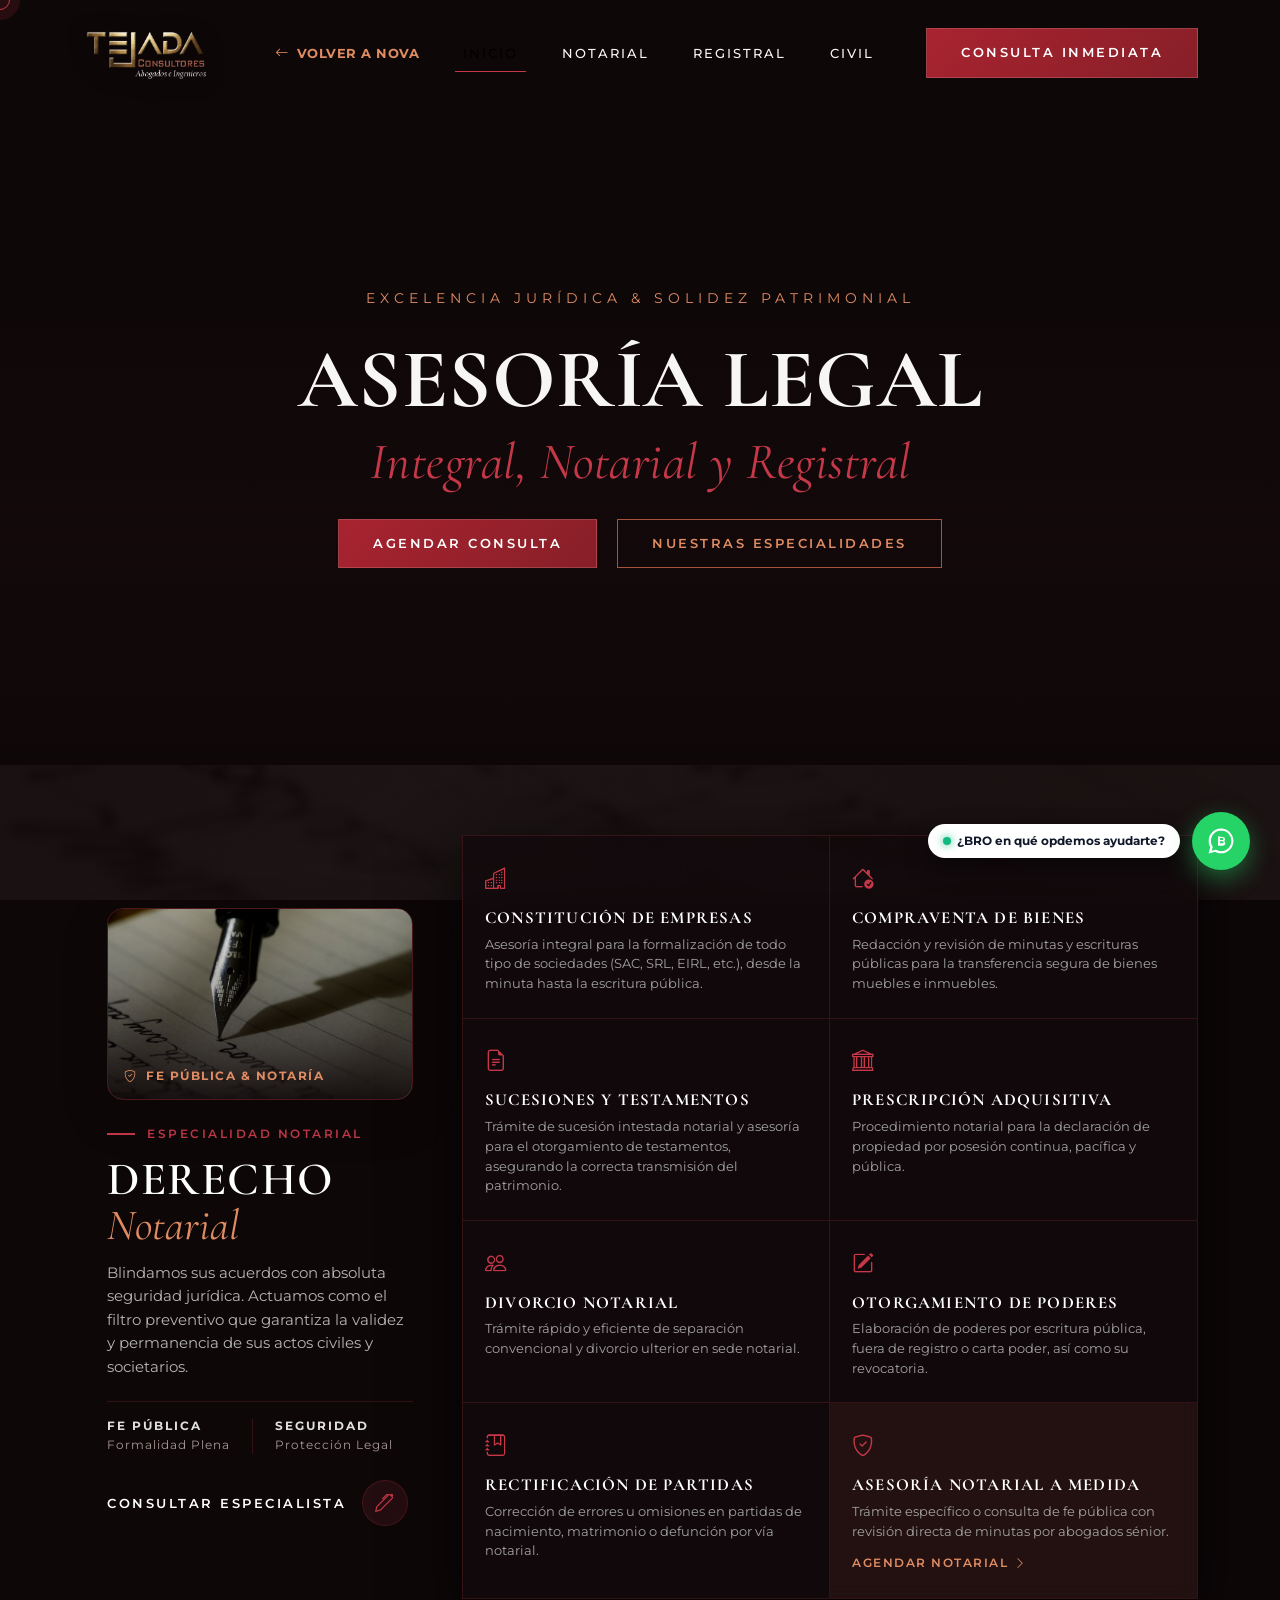
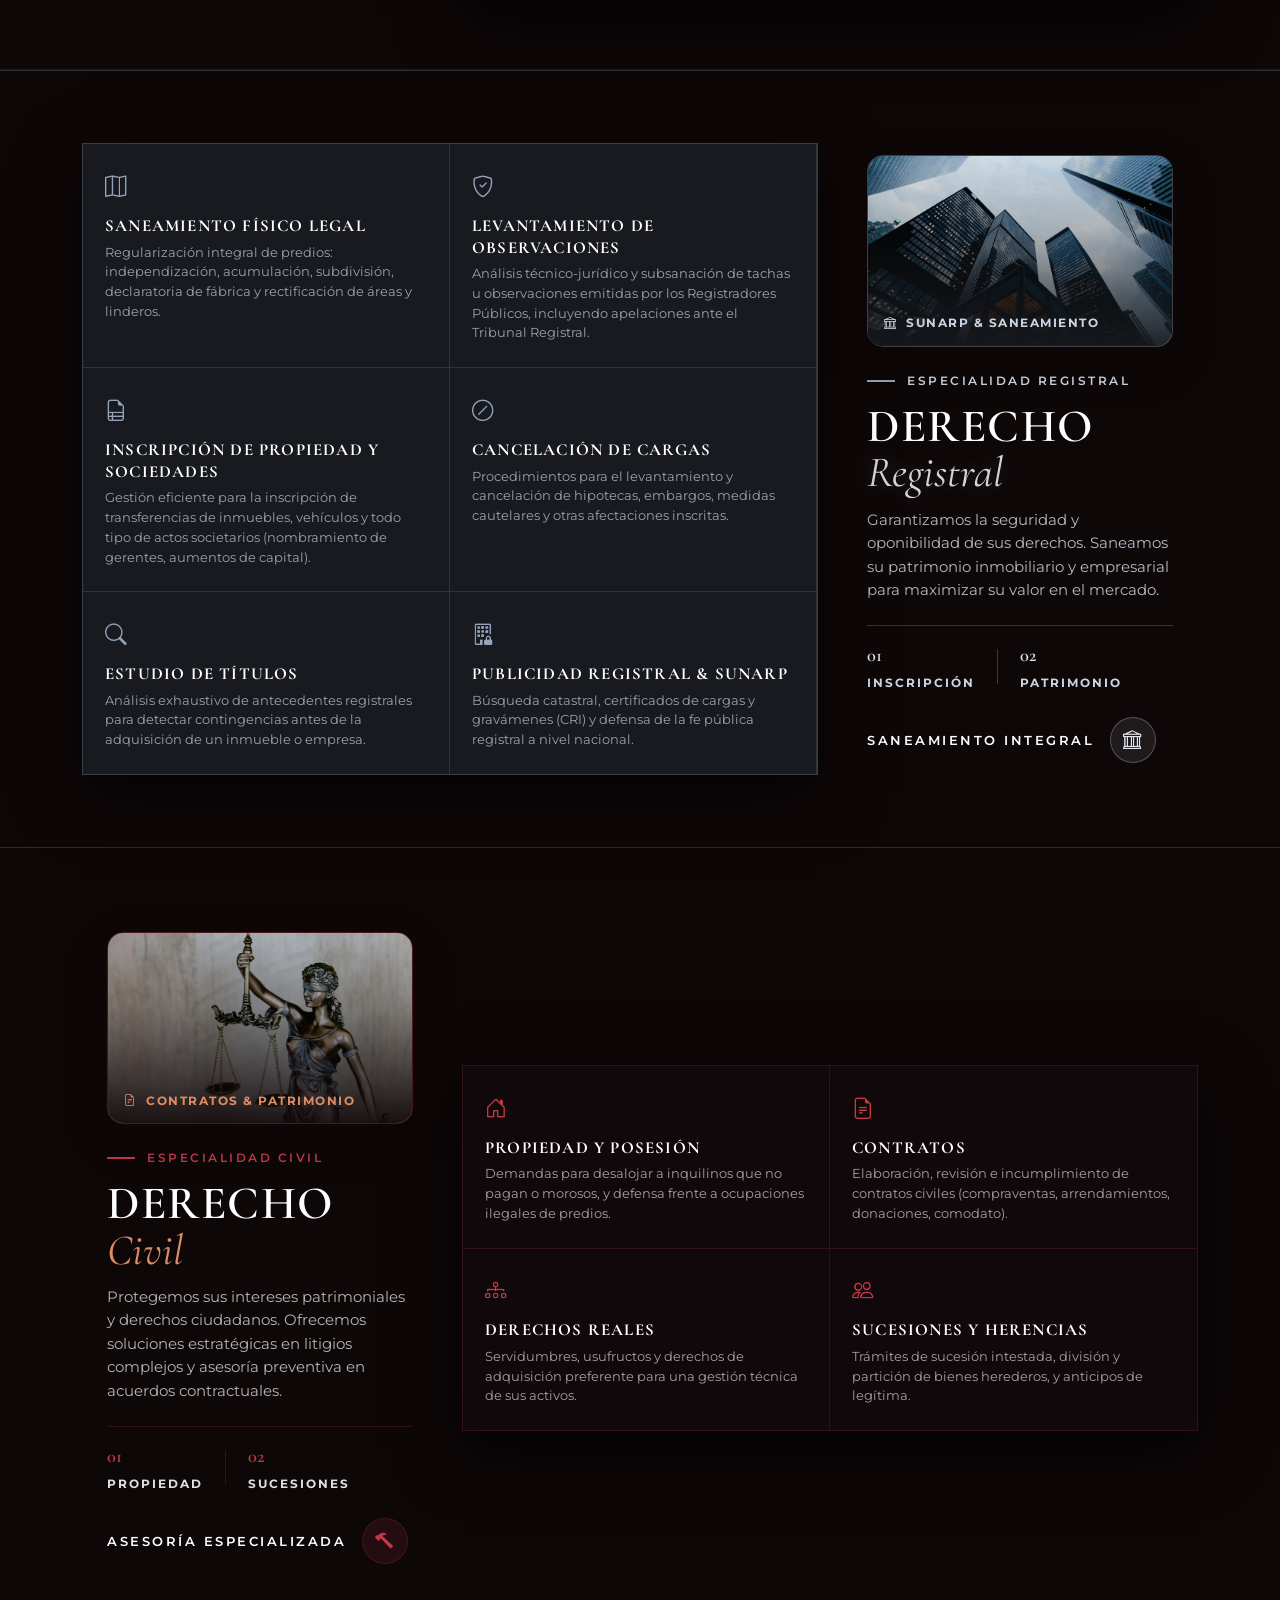
==== commit 1fb98872: "Actualizaciones: ajustes de logos, fondos, Supabase y nuevas secciones de Fotomurales y Gigantografi" ====
--- a/asesoria-legal.html
+++ b/asesoria-legal.html
@@ -25,56 +25,30 @@
 <body>
 
     <!-- ==========================================
-         PRELOADER AUREOLE CON LOGO HEXAGONAL M
+          PRELOADER CON LOGOTIPO ASESORÍA LEGAL INTEGRAL
          ========================================== -->
     <div class="preloader" id="preloader">
-        <div class="preloader-logo">
-            <svg xmlns="http://www.w3.org/2000/svg" viewBox="0 0 100 100" width="100%" height="100%">
-                <polygon points="50,6 88.1,28 88.1,72 50,94 11.9,72 11.9,28" 
-                         fill="#1c0b0e" 
-                         stroke="#c43848" 
-                         stroke-width="3" />
-                <polygon points="50,13 81.5,31.5 81.5,68.5 50,87 18.5,68.5 18.5,31.5" 
-                         fill="none" 
-                         stroke="#a6533c" 
-                         stroke-width="1.2" 
-                         stroke-opacity="0.8" 
-                         stroke-dasharray="3, 2" />
-                <text x="50" y="63" text-anchor="middle" font-family="'Cinzel', serif" font-size="34" font-weight="700" fill="#df8c63">M</text>
-            </svg>
+        <div class="preloader-logo" style="width: auto; height: auto;">
+            <img src="assets/logo-asesoria-legal-integral.png" 
+                 alt="Asesoría Legal Integral" 
+                 style="max-height: 70px; width: auto; object-fit: contain; filter: drop-shadow(0 4px 15px rgba(0,0,0,0.8));">
         </div>
         <div class="preloader-spinner"></div>
         <p class="preloader-text">ASESORÍA LEGAL INTEGRAL</p>
     </div>
 
     <!-- ==========================================
-         NAVBAR AUREOLE CON LOGOTIPO HEXÁGONO 'M'
+         NAVBAR CON LOGOTIPO OFICIAL ASESORÍA LEGAL INTEGRAL
          ========================================== -->
     <nav class="navbar navbar-expand-lg">
         <div class="container navbar-container">
             
-            <!-- LOGOTIPO EN LA PARTE SUPERIOR: HEXÁGONO CON LA LETRA M -->
-            <a class="navbar-brand" href="#inicio" aria-label="Inicio">
-                <div class="brand-hex-icon">
-                    <svg xmlns="http://www.w3.org/2000/svg" viewBox="0 0 100 100" width="100%" height="100%">
-                        <polygon points="50,6 88.1,28 88.1,72 50,94 11.9,72 11.9,28" 
-                                 fill="#1c0b0e" 
-                                 stroke="#c43848" 
-                                 stroke-width="3.5" 
-                                 stroke-linejoin="round" />
-                        <polygon points="50,13 81.5,31.5 81.5,68.5 50,87 18.5,68.5 18.5,31.5" 
-                                 fill="none" 
-                                 stroke="#a6533c" 
-                                 stroke-width="1.2" 
-                                 stroke-opacity="0.8" 
-                                 stroke-dasharray="3, 2" />
-                        <text x="50" y="63" text-anchor="middle" font-family="'Cinzel', serif" font-size="34" font-weight="700" fill="#df8c63">M</text>
-                    </svg>
-                </div>
-                <div class="brand-title-text">
-                    ASESORÍA LEGAL INTEGRAL
-                    <span>ESTUDIO JURÍDICO</span>
-                </div>
+            <!-- LOGOTIPO EN LA PARTE SUPERIOR: ASESORÍA LEGAL INTEGRAL -->
+            <a class="navbar-brand d-flex align-items-center" href="#inicio" aria-label="Inicio">
+                <img src="assets/logo-asesoria-legal-integral.png" 
+                     alt="Asesoría Legal Integral" 
+                     class="img-fluid"
+                     style="height: 52px; max-height: 58px; width: auto; object-fit: contain; filter: drop-shadow(0 4px 10px rgba(0,0,0,0.6));">
             </a>
 
             <!-- Botón Hamburguesa Móvil -->
@@ -145,82 +119,6 @@
             </div>
         </section>
 
-        <!-- ==========================================
-             CUERPO: LOS TRES PILARES DE DERECHO
-             DERECHO NOTARIAL, DERECHO REGISTRAL Y DERECHO CIVIL
-             CON FOTOS RESTAURADAS Y VALIDACIÓN A PRUEBA DE FALLOS
-             ========================================== -->
-        <section class="specialties-section" id="especialidades">
-            <div class="container">
-                <p class="section-subtitle">Nuestras Especialidades</p>
-                <h2 class="section-title">Pilares Fundamentales del Estudio</h2>
-                
-                <div class="row mt-5">
-                    
-                    <!-- CUADRO 1: DERECHO NOTARIAL -->
-                    <div class="col-lg-4 col-md-6 mb-4 mb-lg-0">
-                        <a href="#seccion-notarial" class="specialty-card d-block" style="background: #1a0f12 url('assets/notarial.jpg') center/cover no-repeat;">
-                            <img src="assets/notarial.jpg" 
-                                 onerror="if(!this.dataset.t){this.dataset.t=1;this.src='notarial.jpg';}else{this.src='https://images.unsplash.com/photo-1450133064473-71024230f91b?auto=format&fit=crop&w=800&q=80';}"
-                                 alt="Derecho Notarial - Firma de escrituras públicas y fe notarial" 
-                                 loading="lazy">
-                            <div class="specialty-overlay">
-                                <span class="specialty-tag">Fe Pública &amp; Formalización</span>
-                                <h3 class="specialty-title">DERECHO NOTARIAL</h3>
-                                <p class="specialty-desc">
-                                    Redacción y protocolización de escrituras públicas, transferencias de bienes, constitución de empresas, poderes, testamentos y saneamiento notarial.
-                                </p>
-                                <span class="specialty-more mt-2 d-inline-flex align-items-center" style="font-size: 0.78rem; letter-spacing: 1.5px; text-transform: uppercase; color: var(--color-gold-light);">
-                                    Ver desglose de servicios <i class="bi bi-arrow-down-short fs-5 ms-1"></i>
-                                </span>
-                            </div>
-                        </a>
-                    </div>
-
-                    <!-- CUADRO 2: DERECHO REGISTRAL -->
-                    <div class="col-lg-4 col-md-6 mb-4 mb-lg-0">
-                        <a href="#seccion-registral" class="specialty-card d-block" style="background: #111a15 url('assets/registral.jpg') center/cover no-repeat;">
-                            <img src="assets/registral.jpg" 
-                                 onerror="if(!this.dataset.t){this.dataset.t=1;this.src='registral.jpg';}else{this.src='https://images.unsplash.com/photo-1486406146926-c627a92ad1ab?auto=format&fit=crop&w=800&q=80';}"
-                                 alt="Derecho Registral - Saneamiento predial y títulos en SUNARP" 
-                                 loading="lazy">
-                            <div class="specialty-overlay">
-                                <span class="specialty-tag" style="color: #cbd5e1;">SUNARP &amp; Publicidad</span>
-                                <h3 class="specialty-title">DERECHO REGISTRAL</h3>
-                                <p class="specialty-desc">
-                                    Saneamiento físico-legal de predios, inmatriculaciones, independizaciones, declaratorias de fábrica y levantamiento de hipotecas y gravámenes.
-                                </p>
-                                <span class="specialty-more mt-2 d-inline-flex align-items-center" style="font-size: 0.78rem; letter-spacing: 1.5px; text-transform: uppercase; color: #cbd5e1;">
-                                    Ver desglose de servicios <i class="bi bi-arrow-down-short fs-5 ms-1"></i>
-                                </span>
-                            </div>
-                        </a>
-                    </div>
-
-                    <!-- CUADRO 3: DERECHO CIVIL -->
-                    <div class="col-lg-4 col-md-12">
-                        <a href="#seccion-civil" class="specialty-card d-block" style="background: #14111a url('assets/civil.jpg') center/cover no-repeat;">
-                            <img src="assets/civil.jpg" 
-                                 onerror="if(!this.dataset.t){this.dataset.t=1;this.src='civil.jpg';}else{this.src='https://images.unsplash.com/photo-1589829545856-d10d557cf95f?auto=format&fit=crop&w=800&q=80';}"
-                                 alt="Derecho Civil - Defensa patrimonial y justicia civil" 
-                                 loading="lazy">
-                            <div class="specialty-overlay">
-                                <span class="specialty-tag">Defensa Patrimonial</span>
-                                <h3 class="specialty-title">DERECHO CIVIL</h3>
-                                <p class="specialty-desc">
-                                    Asesoría integral en contratos civiles, arrendamientos, prescripción adquisitiva, desalojos, sucesiones intestadas y responsabilidad civil.
-                                </p>
-                                <span class="specialty-more mt-2 d-inline-flex align-items-center" style="font-size: 0.78rem; letter-spacing: 1.5px; text-transform: uppercase; color: var(--color-gold-light);">
-                                    Ver desglose de servicios <i class="bi bi-arrow-down-short fs-5 ms-1"></i>
-                                </span>
-                            </div>
-                        </a>
-                    </div>
-
-                </div>
-            </div>
-        </section>
-
     </div>
 
     <!-- ==========================================
@@ -230,9 +128,22 @@
         <div class="container">
             <div class="row align-items-center">
                 
-                <!-- Columna Izquierda: Introducción y Título -->
+                <!-- Columna Izquierda: Introducción y Título con Imagen de Fondo Transparente -->
                 <div class="col-lg-5 col-xl-4 mb-5 mb-lg-0">
                     <div class="detail-intro-col">
+                        <!-- Imagen representativa de Derecho Notarial con fondo transparente -->
+                        <div class="specialty-intro-image mb-4 rounded-4 overflow-hidden shadow-lg" style="position: relative; border: 1px solid rgba(196,56,72,0.35); max-width: 360px;">
+                            <img src="assets/notarial.jpg" 
+                                 onerror="if(!this.dataset.t){this.dataset.t=1;this.src='notarial.jpg';}"
+                                 alt="Derecho Notarial" 
+                                 class="w-100 d-block" 
+                                 style="height: 190px; object-fit: cover; filter: brightness(0.9) contrast(1.1);">
+                            <div style="position: absolute; inset: 0; background: linear-gradient(to top, rgba(14,7,8,0.92) 0%, rgba(14,7,8,0.25) 60%, transparent 100%);"></div>
+                            <span style="position: absolute; bottom: 12px; left: 16px; font-size: 0.75rem; font-weight: 700; letter-spacing: 1.5px; text-transform: uppercase; color: #df8c63;">
+                                <i class="bi bi-shield-check me-1"></i> Fe Pública &amp; Notaría
+                            </span>
+                        </div>
+
                         <div class="detail-label-wrap">
                             <span class="detail-label-line"></span>
                             <span class="detail-label">ESPECIALIDAD NOTARIAL</span>
@@ -422,6 +333,19 @@
                 <!-- Columna Derecha: Introducción y Título -->
                 <div class="col-lg-5 col-xl-4 mb-5 mb-lg-0 order-1 order-lg-2">
                     <div class="detail-intro-col">
+                        <!-- Imagen representativa de Derecho Registral con fondo transparente -->
+                        <div class="specialty-intro-image mb-4 rounded-4 overflow-hidden shadow-lg" style="position: relative; border: 1px solid rgba(160,172,188,0.35); max-width: 360px;">
+                            <img src="assets/registral.jpg" 
+                                 onerror="if(!this.dataset.t){this.dataset.t=1;this.src='registral.jpg';}"
+                                 alt="Derecho Registral" 
+                                 class="w-100 d-block" 
+                                 style="height: 190px; object-fit: cover; filter: brightness(0.9) contrast(1.1);">
+                            <div style="position: absolute; inset: 0; background: linear-gradient(to top, rgba(22,25,30,0.92) 0%, rgba(22,25,30,0.25) 60%, transparent 100%);"></div>
+                            <span style="position: absolute; bottom: 12px; left: 16px; font-size: 0.75rem; font-weight: 700; letter-spacing: 1.5px; text-transform: uppercase; color: #cbd5e1;">
+                                <i class="bi bi-bank me-1"></i> SUNARP &amp; Saneamiento
+                            </span>
+                        </div>
+
                         <div class="detail-label-wrap">
                             <span class="detail-label-line"></span>
                             <span class="detail-label">ESPECIALIDAD REGISTRAL</span>
@@ -467,6 +391,19 @@
                 <!-- Columna Izquierda: Introducción y Título -->
                 <div class="col-lg-5 col-xl-4 mb-5 mb-lg-0">
                     <div class="detail-intro-col">
+                        <!-- Imagen representativa de Derecho Civil con fondo transparente -->
+                        <div class="specialty-intro-image mb-4 rounded-4 overflow-hidden shadow-lg" style="position: relative; border: 1px solid rgba(196,56,72,0.35); max-width: 360px;">
+                            <img src="assets/civil.jpg" 
+                                 onerror="if(!this.dataset.t){this.dataset.t=1;this.src='civil.jpg';}"
+                                 alt="Derecho Civil" 
+                                 class="w-100 d-block" 
+                                 style="height: 190px; object-fit: cover; filter: brightness(0.9) contrast(1.1);">
+                            <div style="position: absolute; inset: 0; background: linear-gradient(to top, rgba(16,7,8,0.92) 0%, rgba(16,7,8,0.25) 60%, transparent 100%);"></div>
+                            <span style="position: absolute; bottom: 12px; left: 16px; font-size: 0.75rem; font-weight: 700; letter-spacing: 1.5px; text-transform: uppercase; color: #df8c63;">
+                                <i class="bi bi-file-earmark-text me-1"></i> Contratos &amp; Patrimonio
+                            </span>
+                        </div>
+
                         <div class="detail-label-wrap">
                             <span class="detail-label-line"></span>
                             <span class="detail-label">ESPECIALIDAD CIVIL</span>
@@ -544,59 +481,6 @@
             </div>
         </div>
     </section>
-
-    <!-- ==========================================
-         FOOTER INSTITUCIONAL TEJADA CONSULTORES / ASESORÍA LEGAL
-         ========================================== -->
-    <footer class="footer">
-        <div class="container">
-            <div class="row align-items-center">
-                
-                <!-- Columna 1: Marca y Logotipo Oficial -->
-                <div class="col-lg-7 col-md-7 mb-4 mb-md-0">
-                    <div style="display: flex; align-items: center; gap: 16px; margin-bottom: 18px;">
-                        <img src="assets/logo-tejada-consultores.png"
-                             onerror="if(!this.dataset.t){this.dataset.t=1;this.src='logo-tejada-consultores.png';}"
-                             alt="Tejada Consultores - Abogados e Ingenieros"
-                             style="max-height: 52px; width: auto; object-fit: contain;">
-                    </div>
-                    <p class="footer-text">
-                        Estudio jurídico y consultoría especializada en derecho notarial, registral y civil patrimonial. Saneamiento legal y seguridad jurídica para su patrimonio.
-                    </p>
-                    <div class="footer-social">
-                        <a href="https://wa.me/51948301540" target="_blank" rel="noopener noreferrer" aria-label="WhatsApp"><i class="bi bi-whatsapp"></i></a>
-                        <a href="#" aria-label="Facebook"><i class="bi bi-facebook"></i></a>
-                        <a href="#" aria-label="Instagram"><i class="bi bi-instagram"></i></a>
-                        <a href="#" aria-label="LinkedIn"><i class="bi bi-linkedin"></i></a>
-                    </div>
-                </div>
-
-                <!-- Columna 2: Enlaces de Navegación -->
-                <div class="col-lg-4 col-md-5 ms-lg-auto">
-                    <h4 class="footer-title">Navegación</h4>
-                    <ul class="footer-links">
-                        <li><a href="#inicio">Inicio</a></li>
-                        <li><a href="#especialidades">Nuestras Especialidades</a></li>
-                        <li><a href="#seccion-notarial">Derecho Notarial</a></li>
-                        <li><a href="#seccion-registral">Derecho Registral</a></li>
-                        <li><a href="#seccion-civil">Derecho Civil</a></li>
-                        <li><a href="index.html" style="color: #df8c63;">← Volver a Agencia NOVA</a></li>
-                    </ul>
-                </div>
-
-            </div>
-
-            <!-- Barra Inferior de Copyright -->
-            <div class="footer-bottom">
-                <p class="mb-0">© 2026 Tejada Consultores · Asesoría Legal Integral. Todos los derechos reservados.</p>
-                <div style="font-size: 0.8rem; color: #a89899;">
-                    <a href="index.html" class="me-2" style="color: #df8c63;">Agencia NOVA</a> | 
-                    <a href="#inicio" class="me-2">Privacidad</a> | 
-                    <a href="#inicio" class="ms-2">Términos</a>
-                </div>
-            </div>
-        </div>
-    </footer>
 
     <!-- ==========================================
          BOTÓN FLOTANTE DIRECTO A WHATSAPP BUSINESS
--- a/styles.css
+++ b/styles.css
@@ -642,24 +642,31 @@
     border-bottom: 1px solid var(--color-border);
 }
 
-/* Fondos temáticos con tonalidades rojas oscuras reducidas en un 20% */
+/* Fondos temáticos con imágenes de especialidad y overlay transparente */
 .notarial-section {
     background-color: #0e0708;
-    background-image: radial-gradient(circle at 10% 20%, rgba(196, 56, 72, 0.05) 0%, transparent 50%);
+    background-image: linear-gradient(135deg, rgba(14, 7, 8, 0.90) 0%, rgba(20, 10, 12, 0.94) 100%), url('assets/notarial.jpg');
+    background-size: cover;
+    background-position: center;
+    background-attachment: fixed;
 }
 
 .registral-section {
     background-color: #1e2025;
-    background-image: 
-        radial-gradient(circle at 85% 25%, rgba(200, 212, 228, 0.06) 0%, transparent 55%),
-        radial-gradient(circle at 15% 75%, rgba(15, 17, 20, 0.45) 0%, transparent 60%);
+    background-image: linear-gradient(135deg, rgba(22, 25, 30, 0.90) 0%, rgba(15, 17, 21, 0.94) 100%), url('assets/registral.jpg');
+    background-size: cover;
+    background-position: center;
+    background-attachment: fixed;
     border-top: 1px solid rgba(160, 172, 188, 0.22);
     border-bottom: 1px solid rgba(160, 172, 188, 0.22);
 }
 
 .civil-section {
     background-color: #100708;
-    background-image: radial-gradient(circle at 15% 80%, rgba(196, 56, 72, 0.05) 0%, transparent 50%);
+    background-image: linear-gradient(135deg, rgba(16, 7, 8, 0.90) 0%, rgba(22, 11, 14, 0.94) 100%), url('assets/civil.jpg');
+    background-size: cover;
+    background-position: center;
+    background-attachment: fixed;
 }
 
 /* Columna de Título e Introducción */
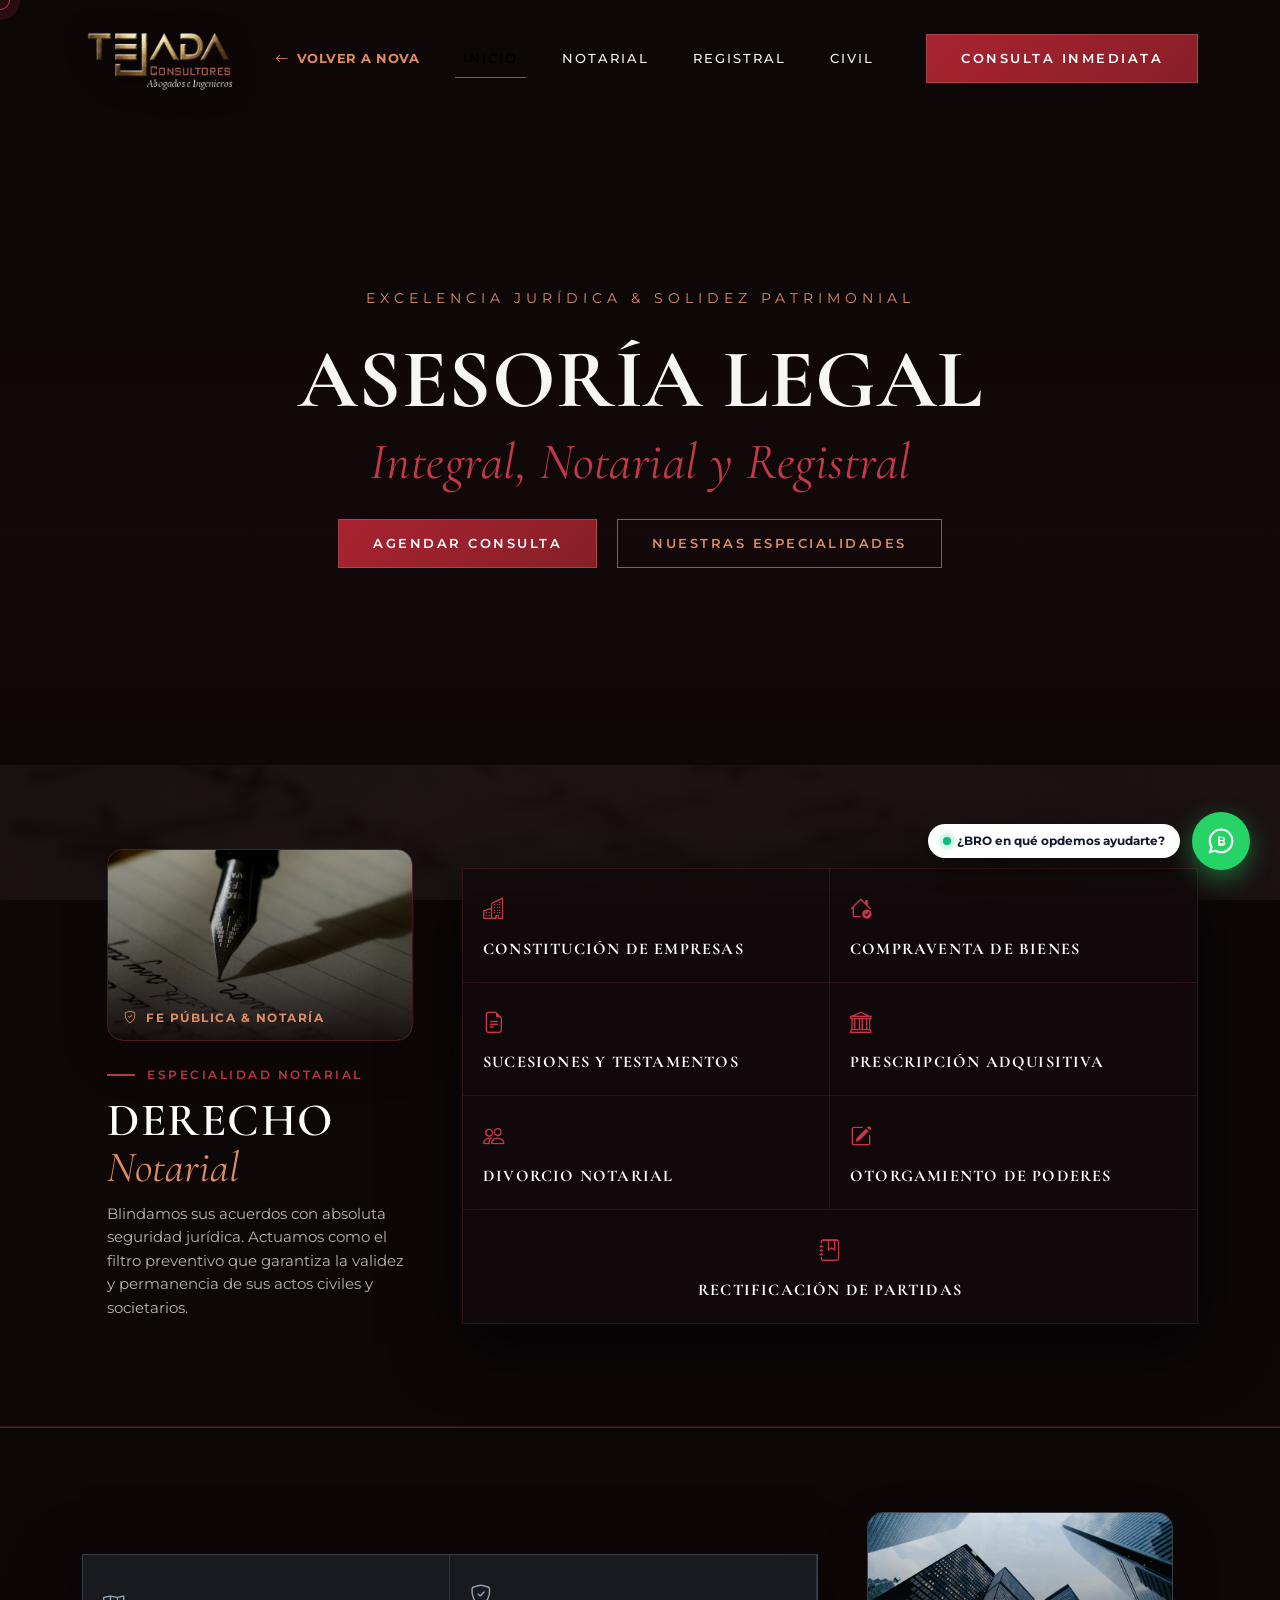
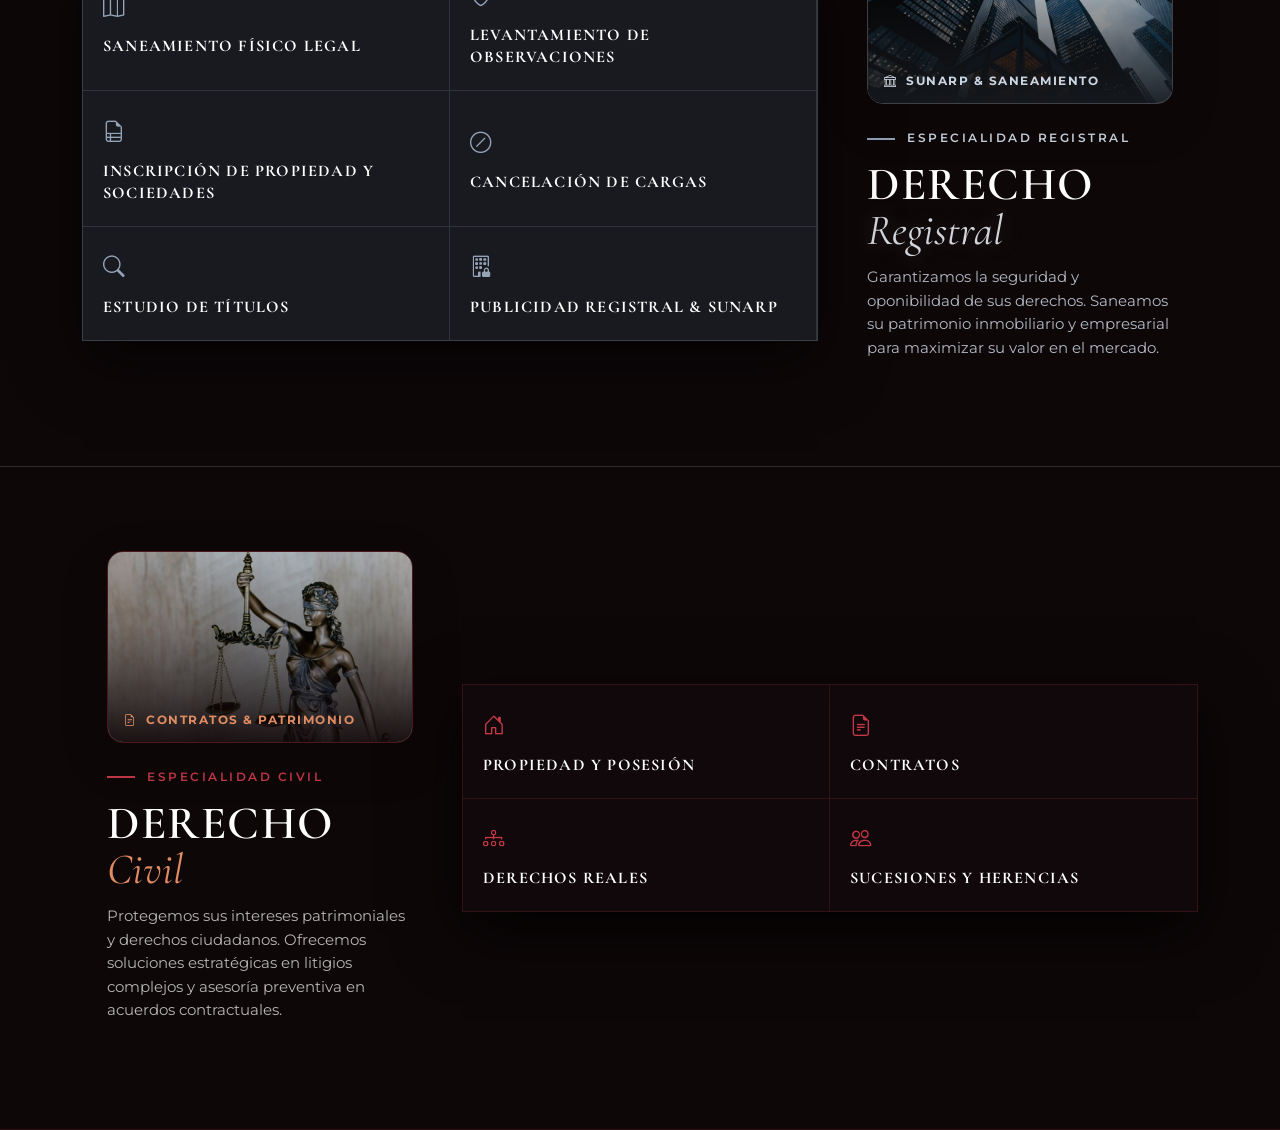
==== commit 082d09f1: "Ajustes: aumento logo asesoria, limpieza de matrices legales, sombras +20%, Logos INMOBILIARIA y ges" ====
--- a/asesoria-legal.html
+++ b/asesoria-legal.html
@@ -31,7 +31,7 @@
         <div class="preloader-logo" style="width: auto; height: auto;">
             <img src="assets/logo-asesoria-legal-integral.png" 
                  alt="Asesoría Legal Integral" 
-                 style="max-height: 70px; width: auto; object-fit: contain; filter: drop-shadow(0 4px 15px rgba(0,0,0,0.8));">
+                 style="max-height: 84px; width: auto; object-fit: contain; filter: drop-shadow(0 4px 15px rgba(0,0,0,0.8));">
         </div>
         <div class="preloader-spinner"></div>
         <p class="preloader-text">ASESORÍA LEGAL INTEGRAL</p>
@@ -43,12 +43,12 @@
     <nav class="navbar navbar-expand-lg">
         <div class="container navbar-container">
             
-            <!-- LOGOTIPO EN LA PARTE SUPERIOR: ASESORÍA LEGAL INTEGRAL -->
+            <!-- LOGOTIPO EN LA PARTE SUPERIOR: ASESORÍA LEGAL INTEGRAL (+20% de tamaño) -->
             <a class="navbar-brand d-flex align-items-center" href="#inicio" aria-label="Inicio">
                 <img src="assets/logo-asesoria-legal-integral.png" 
                      alt="Asesoría Legal Integral" 
                      class="img-fluid"
-                     style="height: 52px; max-height: 58px; width: auto; object-fit: contain; filter: drop-shadow(0 4px 10px rgba(0,0,0,0.6));">
+                     style="height: 63px; max-height: 70px; width: auto; object-fit: contain; filter: drop-shadow(0 4px 12px rgba(0,0,0,0.7));">
             </a>
 
             <!-- Botón Hamburguesa Móvil -->
@@ -155,103 +155,53 @@
                         <p class="detail-desc">
                             Blindamos sus acuerdos con absoluta seguridad jurídica. Actuamos como el filtro preventivo que garantiza la validez y permanencia de sus actos civiles y societarios.
                         </p>
-                        <div class="detail-indicators">
-                            <div class="indicator-item">
-                                <span class="indicator-title">FE PÚBLICA</span>
-                                <span class="indicator-sub">Formalidad Plena</span>
-                            </div>
-                            <div class="indicator-sep"></div>
-                            <div class="indicator-item">
-                                <span class="indicator-title">SEGURIDAD</span>
-                                <span class="indicator-sub">Protección Legal</span>
-                            </div>
-                        </div>
-                        <a href="https://wa.me/51948301540?text=Hola,%20solicito%20asesor%C3%ADa%20especializada%20en%20Derecho%20Notarial." target="_blank" rel="noopener noreferrer" class="detail-cta">
-                            <span>CONSULTAR ESPECIALISTA</span>
-                            <div class="detail-cta-circle">
-                                <i class="bi bi-pen"></i>
-                            </div>
-                        </a>
-                    </div>
-                </div>
-
-                <!-- Columna Derecha: Matriz de 8 Cuadros de Servicios Notariales -->
+                    </div>
+                </div>
+
+                <!-- Columna Derecha: Matriz de 7 Cuadros de Servicios Notariales -->
                 <div class="col-lg-7 col-xl-8">
-                    <div class="service-matrix grid-8">
+                    <div class="service-matrix grid-7">
                         
                         <!-- 1. Constitución de Empresas -->
                         <div class="service-matrix-item">
                             <i class="bi bi-buildings service-matrix-icon"></i>
                             <h4 class="service-matrix-title">CONSTITUCIÓN DE EMPRESAS</h4>
-                            <p class="service-matrix-desc">
-                                Asesoría integral para la formalización de todo tipo de sociedades (SAC, SRL, EIRL, etc.), desde la minuta hasta la escritura pública.
-                            </p>
                         </div>
 
                         <!-- 2. Compraventa de Bienes -->
                         <div class="service-matrix-item">
                             <i class="bi bi-house-check service-matrix-icon"></i>
                             <h4 class="service-matrix-title">COMPRAVENTA DE BIENES</h4>
-                            <p class="service-matrix-desc">
-                                Redacción y revisión de minutas y escrituras públicas para la transferencia segura de bienes muebles e inmuebles.
-                            </p>
                         </div>
 
                         <!-- 3. Sucesiones y Testamentos -->
                         <div class="service-matrix-item">
                             <i class="bi bi-file-earmark-text service-matrix-icon"></i>
                             <h4 class="service-matrix-title">SUCESIONES Y TESTAMENTOS</h4>
-                            <p class="service-matrix-desc">
-                                Trámite de sucesión intestada notarial y asesoría para el otorgamiento de testamentos, asegurando la correcta transmisión del patrimonio.
-                            </p>
                         </div>
 
                         <!-- 4. Prescripción Adquisitiva -->
                         <div class="service-matrix-item">
                             <i class="bi bi-bank service-matrix-icon"></i>
                             <h4 class="service-matrix-title">PRESCRIPCIÓN ADQUISITIVA</h4>
-                            <p class="service-matrix-desc">
-                                Procedimiento notarial para la declaración de propiedad por posesión continua, pacífica y pública.
-                            </p>
                         </div>
 
                         <!-- 5. Divorcio Notarial -->
                         <div class="service-matrix-item">
                             <i class="bi bi-people service-matrix-icon"></i>
                             <h4 class="service-matrix-title">DIVORCIO NOTARIAL</h4>
-                            <p class="service-matrix-desc">
-                                Trámite rápido y eficiente de separación convencional y divorcio ulterior en sede notarial.
-                            </p>
                         </div>
 
                         <!-- 6. Otorgamiento de Poderes -->
                         <div class="service-matrix-item">
                             <i class="bi bi-pencil-square service-matrix-icon"></i>
                             <h4 class="service-matrix-title">OTORGAMIENTO DE PODERES</h4>
-                            <p class="service-matrix-desc">
-                                Elaboración de poderes por escritura pública, fuera de registro o carta poder, así como su revocatoria.
-                            </p>
                         </div>
 
                         <!-- 7. Rectificación de Partidas -->
                         <div class="service-matrix-item">
                             <i class="bi bi-journal-bookmark service-matrix-icon"></i>
                             <h4 class="service-matrix-title">RECTIFICACIÓN DE PARTIDAS</h4>
-                            <p class="service-matrix-desc">
-                                Corrección de errores u omisiones en partidas de nacimiento, matrimonio o defunción por vía notarial.
-                            </p>
-                        </div>
-
-                        <!-- 8. Asesoría Notarial Personalizada -->
-                        <div class="service-matrix-item service-matrix-highlight">
-                            <i class="bi bi-shield-check service-matrix-icon"></i>
-                            <h4 class="service-matrix-title">ASESORÍA NOTARIAL A MEDIDA</h4>
-                            <p class="service-matrix-desc">
-                                Trámite específico o consulta de fe pública con revisión directa de minutas por abogados sénior.
-                            </p>
-                            <a href="https://wa.me/51948301540?text=Hola,%20solicito%20asesor%C3%ADa%20especializada%20en%20Derecho%20Notarial." target="_blank" rel="noopener noreferrer" class="service-item-link">
-                                Agendar Notarial <i class="bi bi-chevron-right"></i>
-                            </a>
                         </div>
 
                     </div>
@@ -277,54 +227,36 @@
                         <div class="service-matrix-item">
                             <i class="bi bi-map service-matrix-icon"></i>
                             <h4 class="service-matrix-title">SANEAMIENTO FÍSICO LEGAL</h4>
-                            <p class="service-matrix-desc">
-                                Regularización integral de predios: independización, acumulación, subdivisión, declaratoria de fábrica y rectificación de áreas y linderos.
-                            </p>
                         </div>
 
                         <!-- 2. Levantamiento de Observaciones -->
                         <div class="service-matrix-item">
                             <i class="bi bi-shield-check service-matrix-icon"></i>
                             <h4 class="service-matrix-title">LEVANTAMIENTO DE OBSERVACIONES</h4>
-                            <p class="service-matrix-desc">
-                                Análisis técnico-jurídico y subsanación de tachas u observaciones emitidas por los Registradores Públicos, incluyendo apelaciones ante el Tribunal Registral.
-                            </p>
                         </div>
 
                         <!-- 3. Inscripción de Propiedad y Sociedades -->
                         <div class="service-matrix-item">
                             <i class="bi bi-file-earmark-ruled service-matrix-icon"></i>
                             <h4 class="service-matrix-title">INSCRIPCIÓN DE PROPIEDAD Y SOCIEDADES</h4>
-                            <p class="service-matrix-desc">
-                                Gestión eficiente para la inscripción de transferencias de inmuebles, vehículos y todo tipo de actos societarios (nombramiento de gerentes, aumentos de capital).
-                            </p>
                         </div>
 
                         <!-- 4. Cancelación de Cargas -->
                         <div class="service-matrix-item">
                             <i class="bi bi-slash-circle service-matrix-icon"></i>
                             <h4 class="service-matrix-title">CANCELACIÓN DE CARGAS</h4>
-                            <p class="service-matrix-desc">
-                                Procedimientos para el levantamiento y cancelación de hipotecas, embargos, medidas cautelares y otras afectaciones inscritas.
-                            </p>
                         </div>
 
                         <!-- 5. Estudio de Títulos -->
                         <div class="service-matrix-item">
                             <i class="bi bi-search service-matrix-icon"></i>
                             <h4 class="service-matrix-title">ESTUDIO DE TÍTULOS</h4>
-                            <p class="service-matrix-desc">
-                                Análisis exhaustivo de antecedentes registrales para detectar contingencias antes de la adquisición de un inmueble o empresa.
-                            </p>
                         </div>
 
                         <!-- 6. Publicidad y Calificación SUNARP -->
                         <div class="service-matrix-item">
                             <i class="bi bi-building-lock service-matrix-icon"></i>
                             <h4 class="service-matrix-title">PUBLICIDAD REGISTRAL &amp; SUNARP</h4>
-                            <p class="service-matrix-desc">
-                                Búsqueda catastral, certificados de cargas y gravámenes (CRI) y defensa de la fe pública registral a nivel nacional.
-                            </p>
                         </div>
 
                     </div>
@@ -357,23 +289,6 @@
                         <p class="detail-desc">
                             Garantizamos la seguridad y oponibilidad de sus derechos. Saneamos su patrimonio inmobiliario y empresarial para maximizar su valor en el mercado.
                         </p>
-                        <div class="detail-indicators">
-                            <div class="indicator-item">
-                                <span class="indicator-num">01</span>
-                                <span class="indicator-title">INSCRIPCIÓN</span>
-                            </div>
-                            <div class="indicator-sep"></div>
-                            <div class="indicator-item">
-                                <span class="indicator-num">02</span>
-                                <span class="indicator-title">PATRIMONIO</span>
-                            </div>
-                        </div>
-                        <a href="https://wa.me/51948301540?text=Hola,%20solicito%20asesor%C3%ADa%20especializada%20en%20Derecho%20Registral%20y%20SUNARP." target="_blank" rel="noopener noreferrer" class="detail-cta">
-                            <span>SANEAMIENTO INTEGRAL</span>
-                            <div class="detail-cta-circle">
-                                <i class="bi bi-bank"></i>
-                            </div>
-                        </a>
                     </div>
                 </div>
 
@@ -415,23 +330,6 @@
                         <p class="detail-desc">
                             Protegemos sus intereses patrimoniales y derechos ciudadanos. Ofrecemos soluciones estratégicas en litigios complejos y asesoría preventiva en acuerdos contractuales.
                         </p>
-                        <div class="detail-indicators">
-                            <div class="indicator-item">
-                                <span class="indicator-num">01</span>
-                                <span class="indicator-title">PROPIEDAD</span>
-                            </div>
-                            <div class="indicator-sep"></div>
-                            <div class="indicator-item">
-                                <span class="indicator-num">02</span>
-                                <span class="indicator-title">SUCESIONES</span>
-                            </div>
-                        </div>
-                        <a href="https://wa.me/51948301540?text=Hola,%20solicito%20asesor%C3%ADa%20especializada%20en%20Derecho%20Civil." target="_blank" rel="noopener noreferrer" class="detail-cta">
-                            <span>ASESORÍA ESPECIALIZADA</span>
-                            <div class="detail-cta-circle">
-                                <i class="bi bi-hammer"></i>
-                            </div>
-                        </a>
                     </div>
                 </div>
 
@@ -443,36 +341,24 @@
                         <div class="service-matrix-item">
                             <i class="bi bi-house-door service-matrix-icon"></i>
                             <h4 class="service-matrix-title">PROPIEDAD Y POSESIÓN</h4>
-                            <p class="service-matrix-desc">
-                                Demandas para desalojar a inquilinos que no pagan o morosos, y defensa frente a ocupaciones ilegales de predios.
-                            </p>
                         </div>
 
                         <!-- 2. Contratos -->
                         <div class="service-matrix-item">
                             <i class="bi bi-file-earmark-text service-matrix-icon"></i>
                             <h4 class="service-matrix-title">CONTRATOS</h4>
-                            <p class="service-matrix-desc">
-                                Elaboración, revisión e incumplimiento de contratos civiles (compraventas, arrendamientos, donaciones, comodato).
-                            </p>
                         </div>
 
                         <!-- 3. Derechos Reales -->
                         <div class="service-matrix-item">
                             <i class="bi bi-diagram-3 service-matrix-icon"></i>
                             <h4 class="service-matrix-title">DERECHOS REALES</h4>
-                            <p class="service-matrix-desc">
-                                Servidumbres, usufructos y derechos de adquisición preferente para una gestión técnica de sus activos.
-                            </p>
                         </div>
 
                         <!-- 4. Sucesiones y Herencias -->
                         <div class="service-matrix-item">
                             <i class="bi bi-people service-matrix-icon"></i>
                             <h4 class="service-matrix-title">SUCESIONES Y HERENCIAS</h4>
-                            <p class="service-matrix-desc">
-                                Trámites de sucesión intestada, división y partición de bienes herederos, y anticipos de legítima.
-                            </p>
                         </div>
 
                     </div>
--- a/styles.css
+++ b/styles.css
@@ -830,12 +830,16 @@
 }
 
 .service-matrix-item {
-    padding: 24px 22px; /* Reducido 30% de 34px 28px */
+    padding: 22px 20px;
     border-bottom: 1px solid rgba(196, 56, 72, 0.2);
     border-right: 1px solid rgba(196, 56, 72, 0.2);
     transition: var(--transition-smooth);
     position: relative;
     background: transparent;
+    display: flex;
+    flex-direction: column;
+    justify-content: center;
+    min-height: 96px;
 }
 
 .service-matrix-item:nth-child(2n) {
@@ -847,6 +851,13 @@
 .service-matrix.grid-6 .service-matrix-item:nth-last-child(-n+2),
 .service-matrix.grid-4 .service-matrix-item:nth-last-child(-n+2) {
     border-bottom: none;
+}
+
+.service-matrix.grid-7 .service-matrix-item:last-child {
+    grid-column: 1 / -1;
+    border-right: none;
+    border-bottom: none;
+    text-align: center;
 }
 
 .service-matrix-item:hover {
@@ -869,13 +880,13 @@
 
 .service-matrix-title {
     font-family: var(--font-primary);
-    font-size: 1.05rem; /* Ajustado de 1.18rem */
+    font-size: 1.02rem;
     font-weight: 700;
     letter-spacing: 1.2px;
     text-transform: uppercase;
     color: #ffffff;
-    margin-bottom: 6px; /* Reducido de 10px */
-    line-height: 1.3;
+    margin-bottom: 0;
+    line-height: 1.35;
     transition: color 0.3s ease;
 }
 
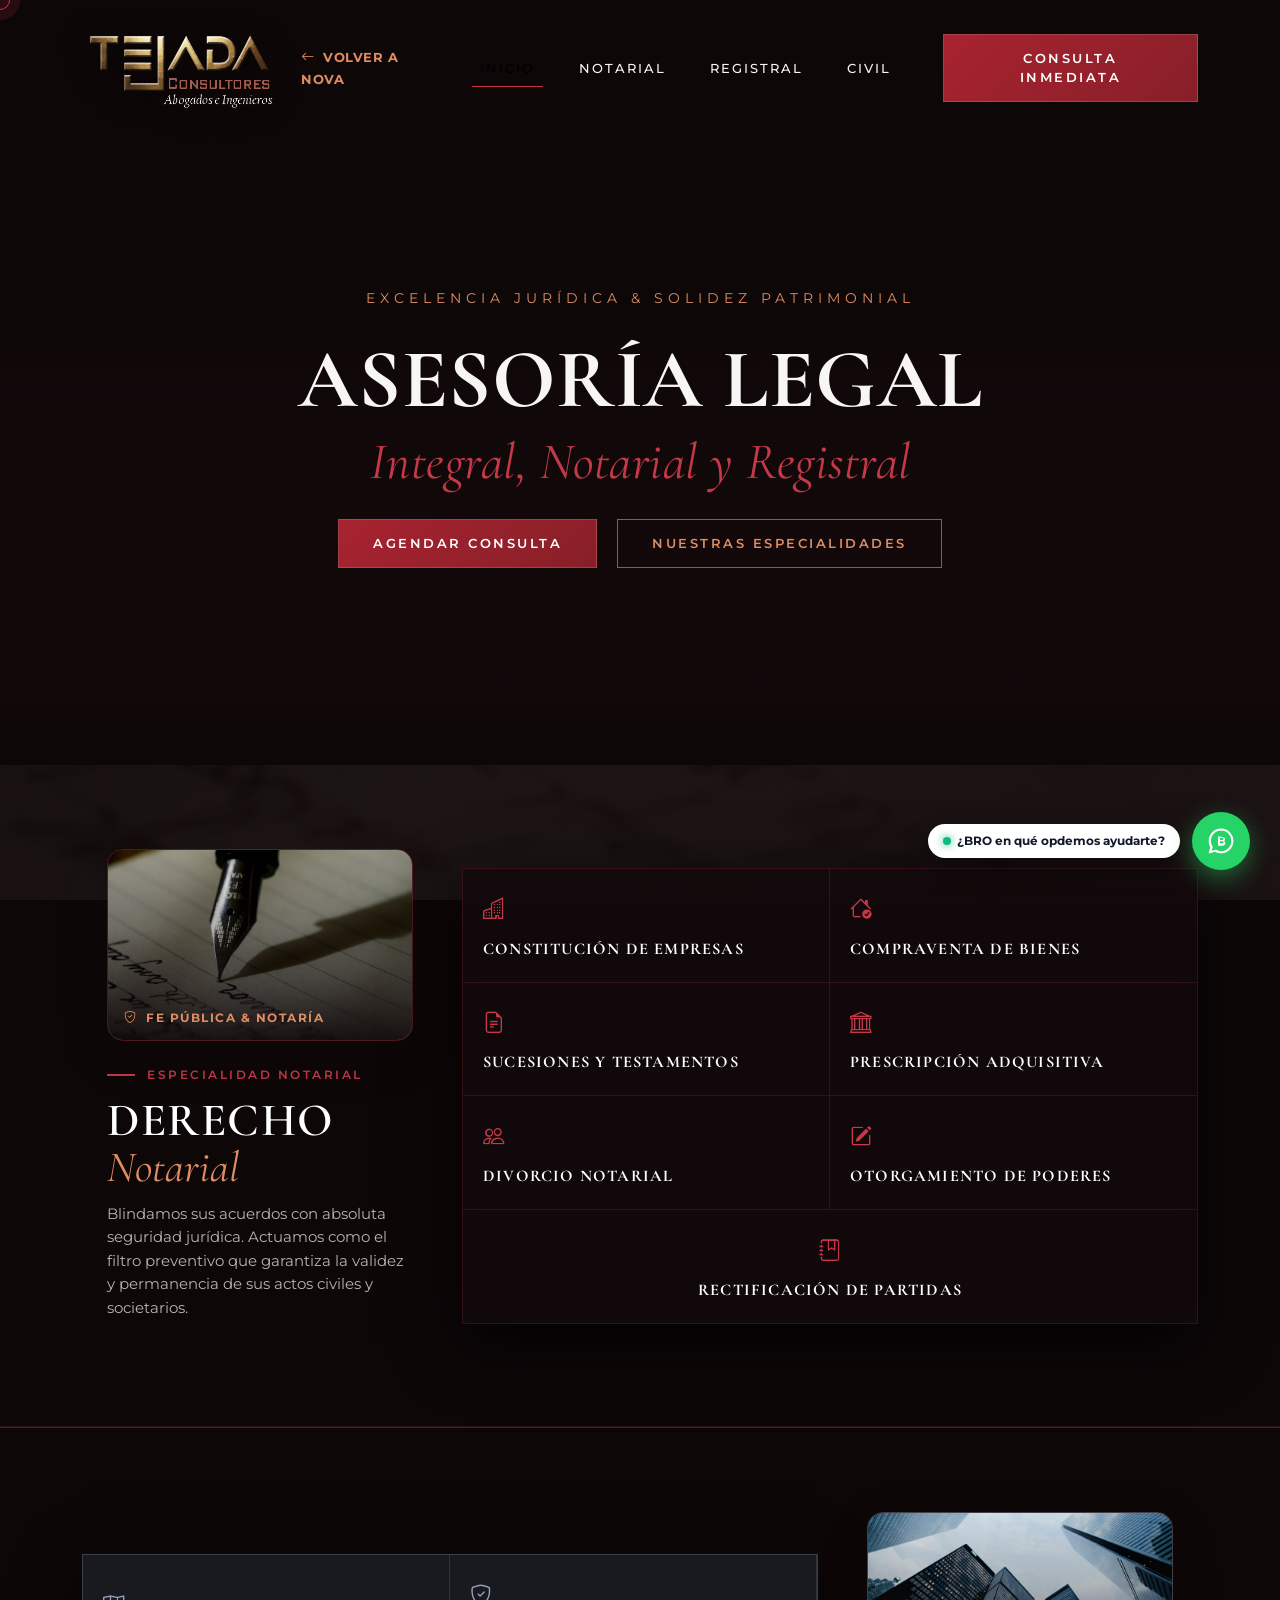
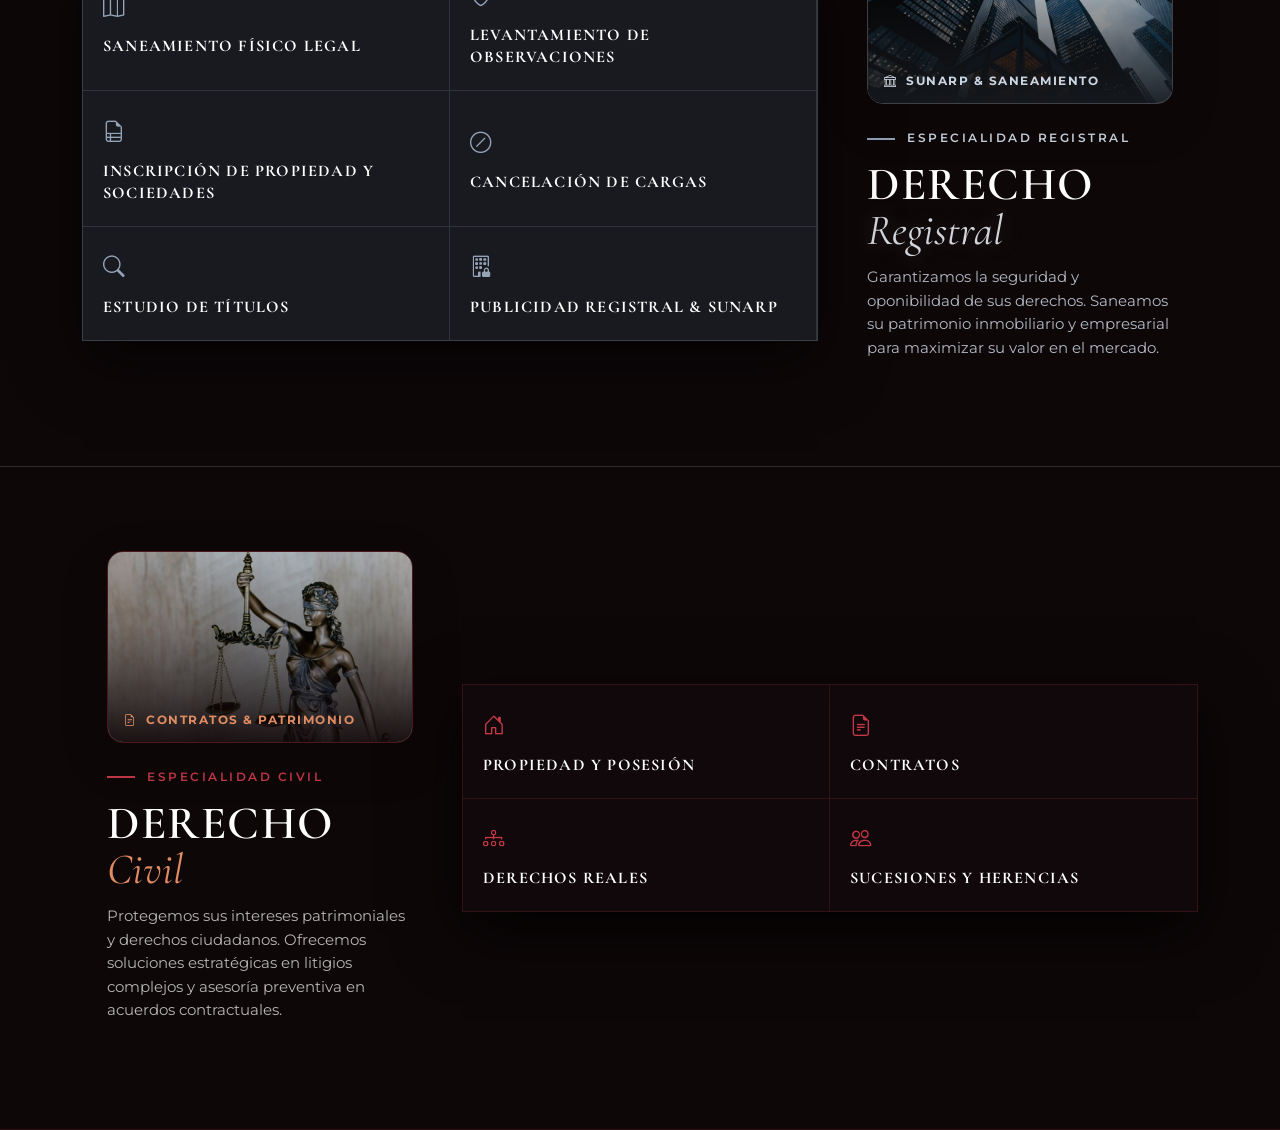
==== commit 01c2017b: "Ajustes: logos +35%, sombras oscuras, URL en Maluma, fondo Dubai extendido, azul/celeste y carrusele" ====
--- a/asesoria-legal.html
+++ b/asesoria-legal.html
@@ -31,7 +31,7 @@
         <div class="preloader-logo" style="width: auto; height: auto;">
             <img src="assets/logo-asesoria-legal-integral.png" 
                  alt="Asesoría Legal Integral" 
-                 style="max-height: 84px; width: auto; object-fit: contain; filter: drop-shadow(0 4px 15px rgba(0,0,0,0.8));">
+                 style="max-height: 110px; width: auto; object-fit: contain; filter: drop-shadow(0 4px 15px rgba(0,0,0,0.8));">
         </div>
         <div class="preloader-spinner"></div>
         <p class="preloader-text">ASESORÍA LEGAL INTEGRAL</p>
@@ -43,12 +43,12 @@
     <nav class="navbar navbar-expand-lg">
         <div class="container navbar-container">
             
-            <!-- LOGOTIPO EN LA PARTE SUPERIOR: ASESORÍA LEGAL INTEGRAL (+20% de tamaño) -->
+            <!-- LOGOTIPO EN LA PARTE SUPERIOR: ASESORÍA LEGAL INTEGRAL (+30% de tamaño) -->
             <a class="navbar-brand d-flex align-items-center" href="#inicio" aria-label="Inicio">
                 <img src="assets/logo-asesoria-legal-integral.png" 
                      alt="Asesoría Legal Integral" 
                      class="img-fluid"
-                     style="height: 63px; max-height: 70px; width: auto; object-fit: contain; filter: drop-shadow(0 4px 12px rgba(0,0,0,0.7));">
+                     style="height: 82px; max-height: 91px; width: auto; object-fit: contain; filter: drop-shadow(0 4px 14px rgba(0,0,0,0.8));">
             </a>
 
             <!-- Botón Hamburguesa Móvil -->
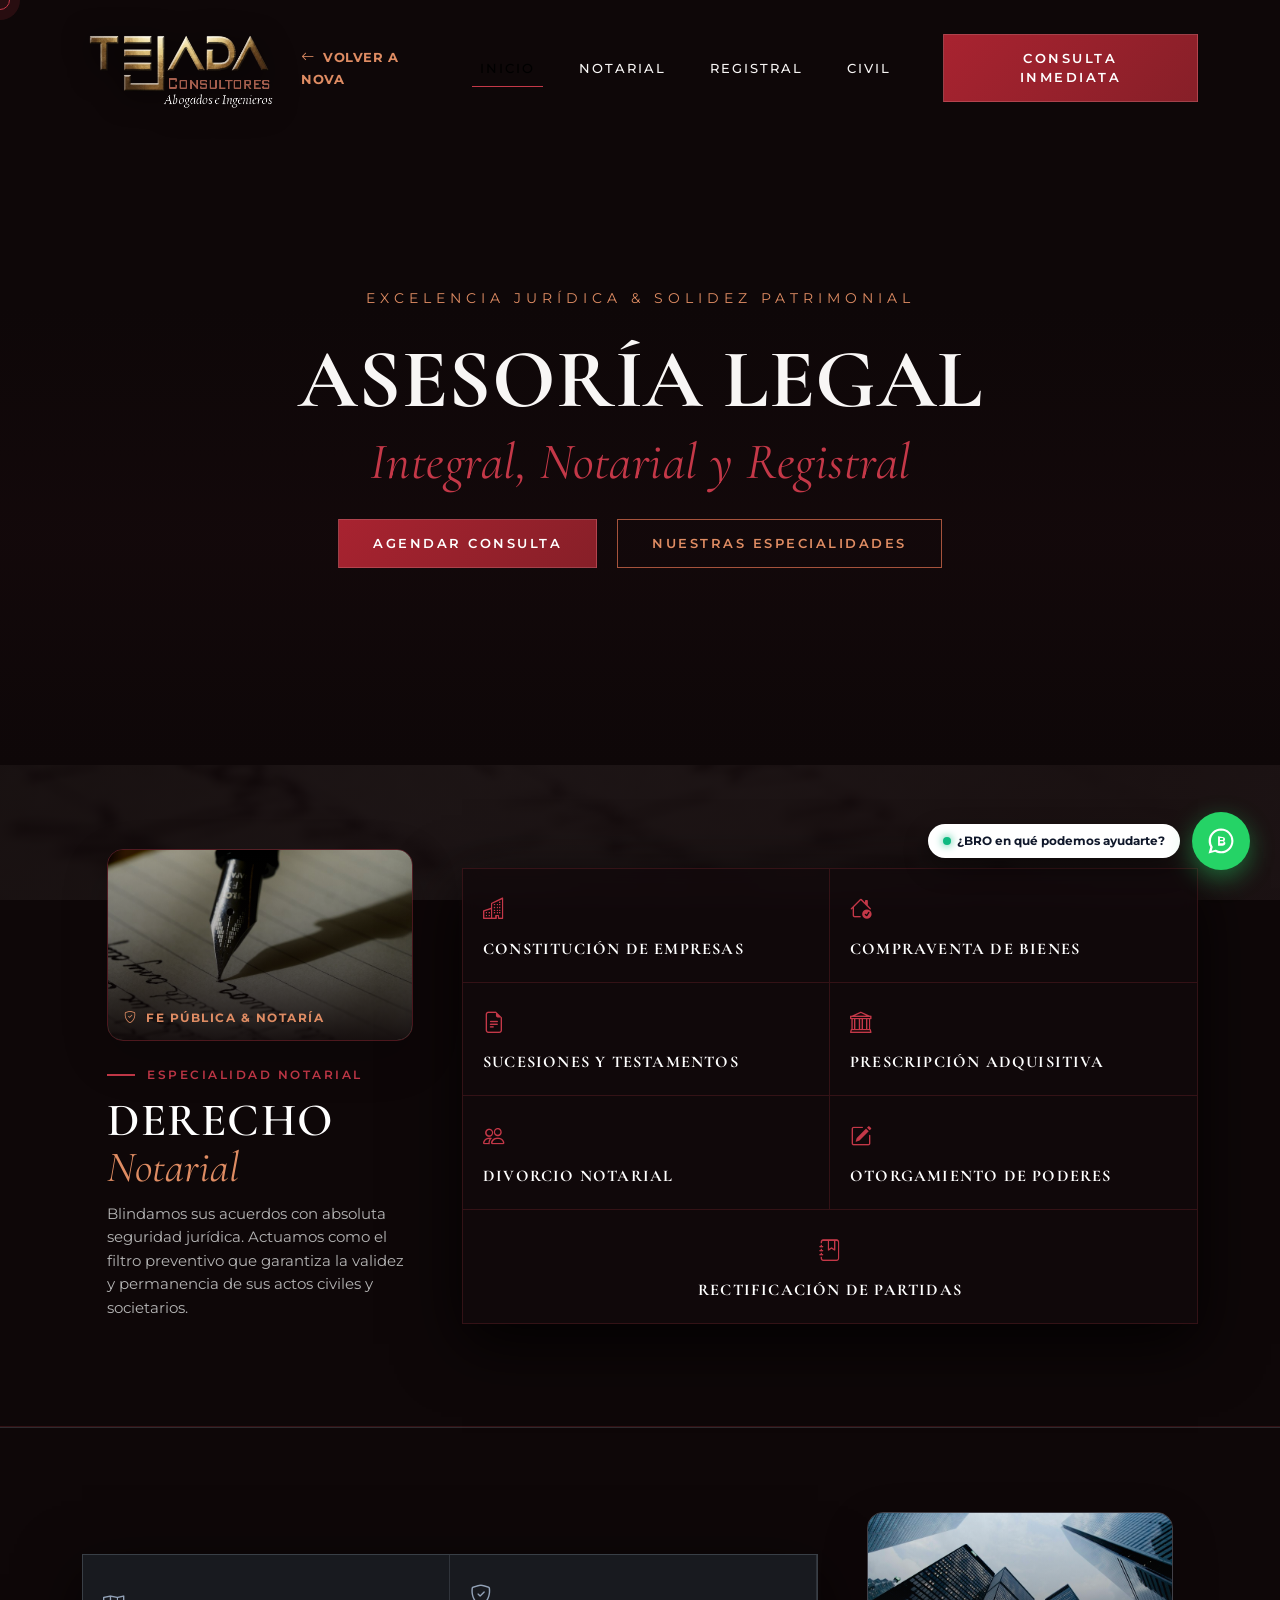
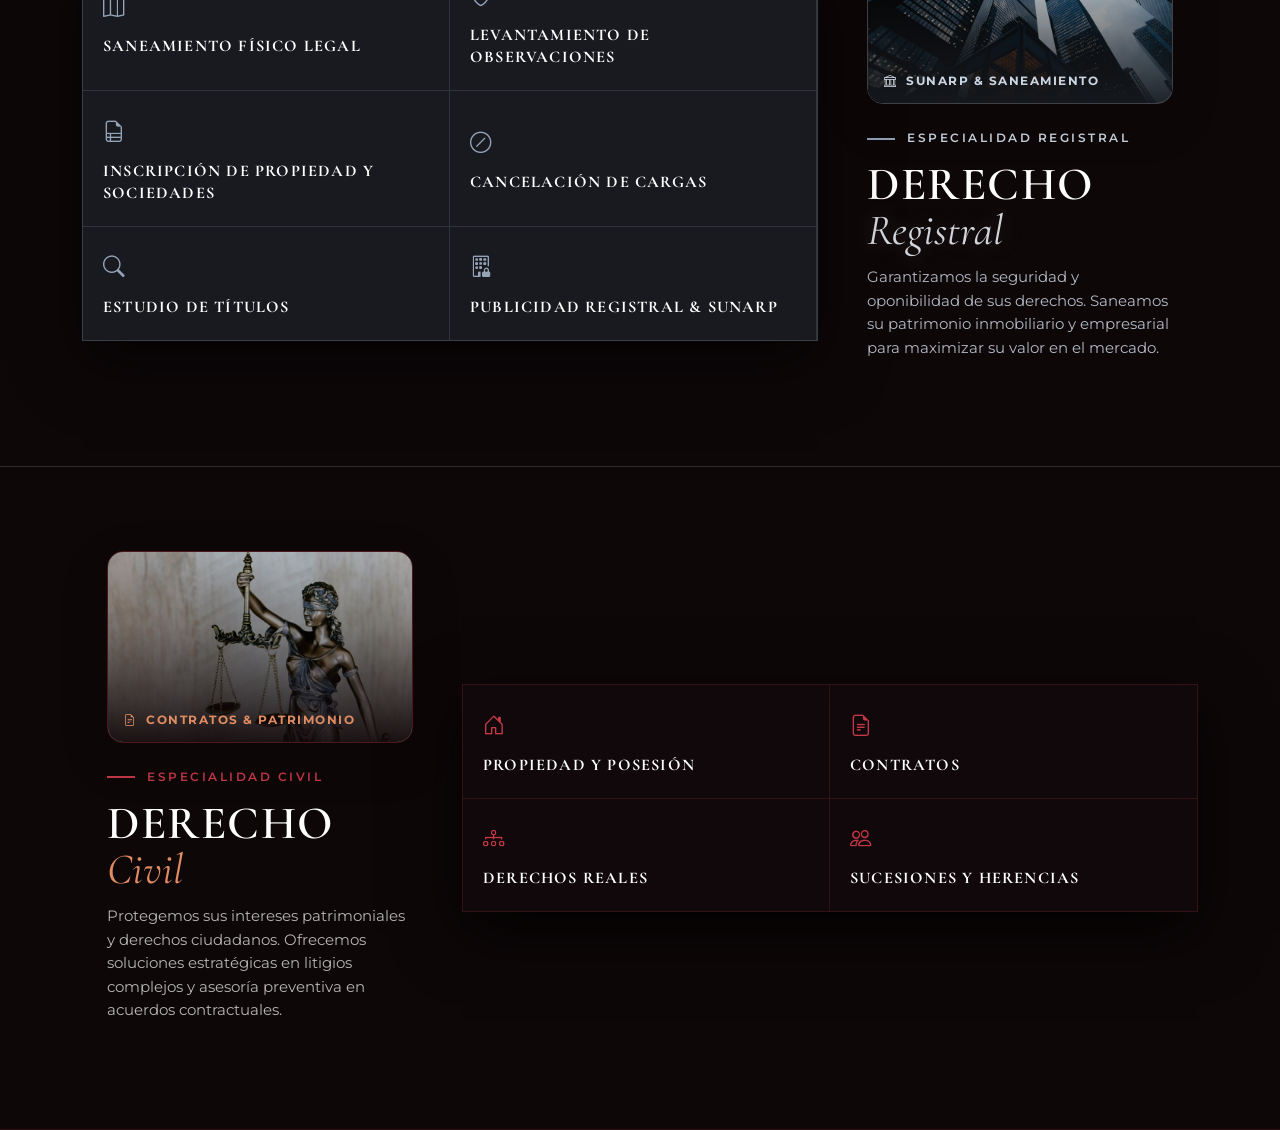
==== commit fda93f6d: "Corregir texto en iconos flotantes de WhatsApp a '¿BRO en que podemos ayudarte?'" ====
--- a/asesoria-legal.html
+++ b/asesoria-legal.html
@@ -1,9 +1,11 @@
 <!DOCTYPE html>
 <html lang="es">
+
 <head>
     <meta charset="UTF-8">
     <meta name="viewport" content="width=device-width, initial-scale=1.0">
-    <meta name="description" content="Asesoría Legal Integral - Especialistas en Derecho Notarial, Derecho Registral y Derecho Civil. Seguridad jurídica, saneamiento y protección patrimonial.">
+    <meta name="description"
+        content="Asesoría Legal Integral - Especialistas en Derecho Notarial, Derecho Registral y Derecho Civil. Seguridad jurídica, saneamiento y protección patrimonial.">
     <title>M | Asesoría Legal Integral - Notarial, Registral y Civil</title>
 
     <!-- Favicon con Logo Hexagonal M -->
@@ -12,7 +14,9 @@
     <!-- Fuentes Oficiales AUREOLE (Cormorant Garamond, Montserrat, Cinzel) -->
     <link rel="preconnect" href="https://fonts.googleapis.com">
     <link rel="preconnect" href="https://fonts.gstatic.com" crossorigin>
-    <link href="https://fonts.googleapis.com/css2?family=Cinzel:wght@600;700;900&family=Cormorant+Garamond:ital,wght@0,400;0,500;0,600;0,700;1,400;1,600&family=Montserrat:wght@300;400;500;600;700&display=swap" rel="stylesheet">
+    <link
+        href="https://fonts.googleapis.com/css2?family=Cinzel:wght@600;700;900&family=Cormorant+Garamond:ital,wght@0,400;0,500;0,600;0,700;1,400;1,600&family=Montserrat:wght@300;400;500;600;700&display=swap"
+        rel="stylesheet">
 
     <!-- Bootstrap 5.3 Grid & Utilities -->
     <link rel="stylesheet" href="https://cdn.jsdelivr.net/npm/bootstrap@5.3.8/dist/css/bootstrap.min.css">
@@ -22,6 +26,7 @@
     <!-- Hoja de Estilos AUREOLE -->
     <link rel="stylesheet" href="styles.css">
 </head>
+
 <body>
 
     <!-- ==========================================
@@ -29,9 +34,8 @@
          ========================================== -->
     <div class="preloader" id="preloader">
         <div class="preloader-logo" style="width: auto; height: auto;">
-            <img src="assets/logo-asesoria-legal-integral.png" 
-                 alt="Asesoría Legal Integral" 
-                 style="max-height: 110px; width: auto; object-fit: contain; filter: drop-shadow(0 4px 15px rgba(0,0,0,0.8));">
+            <img src="assets/logo-asesoria-legal-integral.png" alt="Asesoría Legal Integral"
+                style="max-height: 110px; width: auto; object-fit: contain; filter: drop-shadow(0 4px 15px rgba(0,0,0,0.8));">
         </div>
         <div class="preloader-spinner"></div>
         <p class="preloader-text">ASESORÍA LEGAL INTEGRAL</p>
@@ -42,13 +46,11 @@
          ========================================== -->
     <nav class="navbar navbar-expand-lg">
         <div class="container navbar-container">
-            
+
             <!-- LOGOTIPO EN LA PARTE SUPERIOR: ASESORÍA LEGAL INTEGRAL (+30% de tamaño) -->
             <a class="navbar-brand d-flex align-items-center" href="#inicio" aria-label="Inicio">
-                <img src="assets/logo-asesoria-legal-integral.png" 
-                     alt="Asesoría Legal Integral" 
-                     class="img-fluid"
-                     style="height: 82px; max-height: 91px; width: auto; object-fit: contain; filter: drop-shadow(0 4px 14px rgba(0,0,0,0.8));">
+                <img src="assets/logo-asesoria-legal-integral.png" alt="Asesoría Legal Integral" class="img-fluid"
+                    style="height: 82px; max-height: 91px; width: auto; object-fit: contain; filter: drop-shadow(0 4px 14px rgba(0,0,0,0.8));">
             </a>
 
             <!-- Botón Hamburguesa Móvil -->
@@ -61,7 +63,8 @@
             <!-- MENÚ: RETORNO A NOVA, INICIO, NOTARIAL, REGISTRAL, CIVIL -->
             <ul class="navbar-nav ms-auto align-items-center">
                 <li class="nav-item">
-                    <a class="nav-link" href="index.html" style="color: #df8c63; font-weight: 700; letter-spacing: 0.5px;">
+                    <a class="nav-link" href="index.html"
+                        style="color: #df8c63; font-weight: 700; letter-spacing: 0.5px;">
                         <i class="bi bi-arrow-left me-1"></i> VOLVER A NOVA
                     </a>
                 </li>
@@ -78,7 +81,8 @@
                     <a class="nav-link" href="#seccion-civil">CIVIL</a>
                 </li>
                 <li class="nav-item ms-lg-3">
-                    <a href="https://wa.me/51948301540?text=Hola,%20solicito%20asesor%C3%ADa%20legal%20inmediata." target="_blank" rel="noopener noreferrer" class="btn btn-primary">CONSULTA INMEDIATA</a>
+                    <a href="https://wa.me/51948301540?text=Hola,%20solicito%20asesor%C3%ADa%20legal%20inmediata."
+                        target="_blank" rel="noopener noreferrer" class="btn btn-primary">CONSULTA INMEDIATA</a>
                 </li>
             </ul>
 
@@ -88,12 +92,14 @@
     <!-- Menú Drawer Móvil -->
     <div class="mobile-menu-drawer" id="mobileMenuDrawer">
         <button class="mobile-close-btn" id="mobileCloseBtn">&times;</button>
-        <a href="index.html" class="mobile-nav-link" style="color: #df8c63; font-weight: 700;"><i class="bi bi-arrow-left me-1"></i> VOLVER A AGENCIA NOVA</a>
+        <a href="index.html" class="mobile-nav-link" style="color: #df8c63; font-weight: 700;"><i
+                class="bi bi-arrow-left me-1"></i> VOLVER A AGENCIA NOVA</a>
         <a href="#inicio" class="mobile-nav-link">INICIO</a>
         <a href="#seccion-notarial" class="mobile-nav-link">NOTARIAL</a>
         <a href="#seccion-registral" class="mobile-nav-link">REGISTRAL</a>
         <a href="#seccion-civil" class="mobile-nav-link">CIVIL</a>
-        <a href="https://wa.me/51948301540?text=Hola,%20solicito%20asesor%C3%ADa%20legal%20inmediata." target="_blank" rel="noopener noreferrer" class="btn btn-primary mt-3">CONSULTA INMEDIATA</a>
+        <a href="https://wa.me/51948301540?text=Hola,%20solicito%20asesor%C3%ADa%20legal%20inmediata." target="_blank"
+            rel="noopener noreferrer" class="btn btn-primary mt-3">CONSULTA INMEDIATA</a>
     </div>
 
     <!-- ==========================================
@@ -113,7 +119,8 @@
                     <span>Integral, Notarial y Registral</span>
                 </h1>
                 <div class="hero-buttons">
-                    <a href="https://wa.me/51948301540?text=Hola,%20solicito%20asesor%C3%ADa%20legal%20integral." target="_blank" rel="noopener noreferrer" class="btn btn-primary">Agendar Consulta</a>
+                    <a href="https://wa.me/51948301540?text=Hola,%20solicito%20asesor%C3%ADa%20legal%20integral."
+                        target="_blank" rel="noopener noreferrer" class="btn btn-primary">Agendar Consulta</a>
                     <a href="#especialidades" class="btn btn-outline">Nuestras Especialidades</a>
                 </div>
             </div>
@@ -127,19 +134,22 @@
     <section class="detail-section notarial-section" id="seccion-notarial">
         <div class="container">
             <div class="row align-items-center">
-                
+
                 <!-- Columna Izquierda: Introducción y Título con Imagen de Fondo Transparente -->
                 <div class="col-lg-5 col-xl-4 mb-5 mb-lg-0">
                     <div class="detail-intro-col">
                         <!-- Imagen representativa de Derecho Notarial con fondo transparente -->
-                        <div class="specialty-intro-image mb-4 rounded-4 overflow-hidden shadow-lg" style="position: relative; border: 1px solid rgba(196,56,72,0.35); max-width: 360px;">
-                            <img src="assets/notarial.jpg" 
-                                 onerror="if(!this.dataset.t){this.dataset.t=1;this.src='notarial.jpg';}"
-                                 alt="Derecho Notarial" 
-                                 class="w-100 d-block" 
-                                 style="height: 190px; object-fit: cover; filter: brightness(0.9) contrast(1.1);">
-                            <div style="position: absolute; inset: 0; background: linear-gradient(to top, rgba(14,7,8,0.92) 0%, rgba(14,7,8,0.25) 60%, transparent 100%);"></div>
-                            <span style="position: absolute; bottom: 12px; left: 16px; font-size: 0.75rem; font-weight: 700; letter-spacing: 1.5px; text-transform: uppercase; color: #df8c63;">
+                        <div class="specialty-intro-image mb-4 rounded-4 overflow-hidden shadow-lg"
+                            style="position: relative; border: 1px solid rgba(196,56,72,0.35); max-width: 360px;">
+                            <img src="assets/notarial.jpg"
+                                onerror="if(!this.dataset.t){this.dataset.t=1;this.src='notarial.jpg';}"
+                                alt="Derecho Notarial" class="w-100 d-block"
+                                style="height: 190px; object-fit: cover; filter: brightness(0.9) contrast(1.1);">
+                            <div
+                                style="position: absolute; inset: 0; background: linear-gradient(to top, rgba(14,7,8,0.92) 0%, rgba(14,7,8,0.25) 60%, transparent 100%);">
+                            </div>
+                            <span
+                                style="position: absolute; bottom: 12px; left: 16px; font-size: 0.75rem; font-weight: 700; letter-spacing: 1.5px; text-transform: uppercase; color: #df8c63;">
                                 <i class="bi bi-shield-check me-1"></i> Fe Pública &amp; Notaría
                             </span>
                         </div>
@@ -153,7 +163,8 @@
                             <span class="detail-title-italic">Notarial</span>
                         </h2>
                         <p class="detail-desc">
-                            Blindamos sus acuerdos con absoluta seguridad jurídica. Actuamos como el filtro preventivo que garantiza la validez y permanencia de sus actos civiles y societarios.
+                            Blindamos sus acuerdos con absoluta seguridad jurídica. Actuamos como el filtro preventivo
+                            que garantiza la validez y permanencia de sus actos civiles y societarios.
                         </p>
                     </div>
                 </div>
@@ -161,7 +172,7 @@
                 <!-- Columna Derecha: Matriz de 7 Cuadros de Servicios Notariales -->
                 <div class="col-lg-7 col-xl-8">
                     <div class="service-matrix grid-7">
-                        
+
                         <!-- 1. Constitución de Empresas -->
                         <div class="service-matrix-item">
                             <i class="bi bi-buildings service-matrix-icon"></i>
@@ -218,11 +229,11 @@
     <section class="detail-section registral-section" id="seccion-registral">
         <div class="container">
             <div class="row align-items-center">
-                
+
                 <!-- Columna Izquierda: Matriz de 6 Cuadros de Servicios Registrales (SUNARP) -->
                 <div class="col-lg-7 col-xl-8 order-2 order-lg-1">
                     <div class="service-matrix grid-6">
-                        
+
                         <!-- 1. Saneamiento Físico Legal -->
                         <div class="service-matrix-item">
                             <i class="bi bi-map service-matrix-icon"></i>
@@ -266,14 +277,17 @@
                 <div class="col-lg-5 col-xl-4 mb-5 mb-lg-0 order-1 order-lg-2">
                     <div class="detail-intro-col">
                         <!-- Imagen representativa de Derecho Registral con fondo transparente -->
-                        <div class="specialty-intro-image mb-4 rounded-4 overflow-hidden shadow-lg" style="position: relative; border: 1px solid rgba(160,172,188,0.35); max-width: 360px;">
-                            <img src="assets/registral.jpg" 
-                                 onerror="if(!this.dataset.t){this.dataset.t=1;this.src='registral.jpg';}"
-                                 alt="Derecho Registral" 
-                                 class="w-100 d-block" 
-                                 style="height: 190px; object-fit: cover; filter: brightness(0.9) contrast(1.1);">
-                            <div style="position: absolute; inset: 0; background: linear-gradient(to top, rgba(22,25,30,0.92) 0%, rgba(22,25,30,0.25) 60%, transparent 100%);"></div>
-                            <span style="position: absolute; bottom: 12px; left: 16px; font-size: 0.75rem; font-weight: 700; letter-spacing: 1.5px; text-transform: uppercase; color: #cbd5e1;">
+                        <div class="specialty-intro-image mb-4 rounded-4 overflow-hidden shadow-lg"
+                            style="position: relative; border: 1px solid rgba(160,172,188,0.35); max-width: 360px;">
+                            <img src="assets/registral.jpg"
+                                onerror="if(!this.dataset.t){this.dataset.t=1;this.src='registral.jpg';}"
+                                alt="Derecho Registral" class="w-100 d-block"
+                                style="height: 190px; object-fit: cover; filter: brightness(0.9) contrast(1.1);">
+                            <div
+                                style="position: absolute; inset: 0; background: linear-gradient(to top, rgba(22,25,30,0.92) 0%, rgba(22,25,30,0.25) 60%, transparent 100%);">
+                            </div>
+                            <span
+                                style="position: absolute; bottom: 12px; left: 16px; font-size: 0.75rem; font-weight: 700; letter-spacing: 1.5px; text-transform: uppercase; color: #cbd5e1;">
                                 <i class="bi bi-bank me-1"></i> SUNARP &amp; Saneamiento
                             </span>
                         </div>
@@ -287,7 +301,8 @@
                             <span class="detail-title-italic">Registral</span>
                         </h2>
                         <p class="detail-desc">
-                            Garantizamos la seguridad y oponibilidad de sus derechos. Saneamos su patrimonio inmobiliario y empresarial para maximizar su valor en el mercado.
+                            Garantizamos la seguridad y oponibilidad de sus derechos. Saneamos su patrimonio
+                            inmobiliario y empresarial para maximizar su valor en el mercado.
                         </p>
                     </div>
                 </div>
@@ -302,19 +317,22 @@
     <section class="detail-section civil-section" id="seccion-civil">
         <div class="container">
             <div class="row align-items-center">
-                
+
                 <!-- Columna Izquierda: Introducción y Título -->
                 <div class="col-lg-5 col-xl-4 mb-5 mb-lg-0">
                     <div class="detail-intro-col">
                         <!-- Imagen representativa de Derecho Civil con fondo transparente -->
-                        <div class="specialty-intro-image mb-4 rounded-4 overflow-hidden shadow-lg" style="position: relative; border: 1px solid rgba(196,56,72,0.35); max-width: 360px;">
-                            <img src="assets/civil.jpg" 
-                                 onerror="if(!this.dataset.t){this.dataset.t=1;this.src='civil.jpg';}"
-                                 alt="Derecho Civil" 
-                                 class="w-100 d-block" 
-                                 style="height: 190px; object-fit: cover; filter: brightness(0.9) contrast(1.1);">
-                            <div style="position: absolute; inset: 0; background: linear-gradient(to top, rgba(16,7,8,0.92) 0%, rgba(16,7,8,0.25) 60%, transparent 100%);"></div>
-                            <span style="position: absolute; bottom: 12px; left: 16px; font-size: 0.75rem; font-weight: 700; letter-spacing: 1.5px; text-transform: uppercase; color: #df8c63;">
+                        <div class="specialty-intro-image mb-4 rounded-4 overflow-hidden shadow-lg"
+                            style="position: relative; border: 1px solid rgba(196,56,72,0.35); max-width: 360px;">
+                            <img src="assets/civil.jpg"
+                                onerror="if(!this.dataset.t){this.dataset.t=1;this.src='civil.jpg';}"
+                                alt="Derecho Civil" class="w-100 d-block"
+                                style="height: 190px; object-fit: cover; filter: brightness(0.9) contrast(1.1);">
+                            <div
+                                style="position: absolute; inset: 0; background: linear-gradient(to top, rgba(16,7,8,0.92) 0%, rgba(16,7,8,0.25) 60%, transparent 100%);">
+                            </div>
+                            <span
+                                style="position: absolute; bottom: 12px; left: 16px; font-size: 0.75rem; font-weight: 700; letter-spacing: 1.5px; text-transform: uppercase; color: #df8c63;">
                                 <i class="bi bi-file-earmark-text me-1"></i> Contratos &amp; Patrimonio
                             </span>
                         </div>
@@ -328,7 +346,8 @@
                             <span class="detail-title-italic">Civil</span>
                         </h2>
                         <p class="detail-desc">
-                            Protegemos sus intereses patrimoniales y derechos ciudadanos. Ofrecemos soluciones estratégicas en litigios complejos y asesoría preventiva en acuerdos contractuales.
+                            Protegemos sus intereses patrimoniales y derechos ciudadanos. Ofrecemos soluciones
+                            estratégicas en litigios complejos y asesoría preventiva en acuerdos contractuales.
                         </p>
                     </div>
                 </div>
@@ -336,7 +355,7 @@
                 <!-- Columna Derecha: Matriz de 4 Cuadros de Servicios Civiles (2x2) -->
                 <div class="col-lg-7 col-xl-8">
                     <div class="service-matrix grid-4">
-                        
+
                         <!-- 1. Propiedad y Posesión -->
                         <div class="service-matrix-item">
                             <i class="bi bi-house-door service-matrix-icon"></i>
@@ -374,15 +393,14 @@
     <div class="whatsapp-floating-container">
         <span class="whatsapp-badge-bubble">
             <span class="badge-dot"></span>
-            ¿BRO en qué opdemos ayudarte?
+            ¿BRO en qué podemos ayudarte?
         </span>
-        <a href="https://wa.me/51948301540?text=Hola,%20solicito%20asesor%C3%ADa%20legal%20integral%20en%20materia%20notarial,%20registral%20o%20civil." 
-           target="_blank" 
-           rel="noopener noreferrer" 
-           class="whatsapp-float-btn" 
-           aria-label="Contactar por WhatsApp Business">
+        <a href="https://wa.me/51948301540?text=Hola,%20solicito%20asesor%C3%ADa%20legal%20integral%20en%20materia%20notarial,%20registral%20o%20civil."
+            target="_blank" rel="noopener noreferrer" class="whatsapp-float-btn"
+            aria-label="Contactar por WhatsApp Business">
             <svg xmlns="http://www.w3.org/2000/svg" viewBox="0 0 24 24" width="30" height="30" fill="#ffffff">
-                <path d="M12.04 2c-5.46 0-9.91 4.45-9.91 9.91 0 1.75.46 3.45 1.32 4.95L2.05 22l5.25-1.38c1.45.79 3.08 1.21 4.74 1.21 5.46 0 9.91-4.45 9.91-9.91 0-2.65-1.03-5.14-2.9-7.01A9.816 9.816 0 0 0 12.04 2m.01 1.67c2.2 0 4.26.86 5.82 2.42a8.225 8.225 0 0 1 2.41 5.83c0 4.54-3.7 8.24-8.24 8.24-1.42 0-2.82-.37-4.06-1.07l-.29-.17-3.12.82.83-3.04-.19-.3a8.216 8.216 0 0 1-1.26-4.47c0-4.54 3.7-8.24 8.24-8.24m-2.54 4.58v7.5h3.45c1.45 0 2.39-.75 2.39-1.95 0-.82-.53-1.42-1.32-1.63.63-.25 1.05-.82 1.05-1.55 0-1.12-.89-1.78-2.28-1.78zm1.53 1.34h1.72c.57 0 .93.31.93.75 0 .46-.36.77-.93.77h-1.72zm0 2.58h1.86c.63 0 1.01.32 1.01.8 0 .49-.38.82-1.01.82H11.03z"/>
+                <path
+                    d="M12.04 2c-5.46 0-9.91 4.45-9.91 9.91 0 1.75.46 3.45 1.32 4.95L2.05 22l5.25-1.38c1.45.79 3.08 1.21 4.74 1.21 5.46 0 9.91-4.45 9.91-9.91 0-2.65-1.03-5.14-2.9-7.01A9.816 9.816 0 0 0 12.04 2m.01 1.67c2.2 0 4.26.86 5.82 2.42a8.225 8.225 0 0 1 2.41 5.83c0 4.54-3.7 8.24-8.24 8.24-1.42 0-2.82-.37-4.06-1.07l-.29-.17-3.12.82.83-3.04-.19-.3a8.216 8.216 0 0 1-1.26-4.47c0-4.54 3.7-8.24 8.24-8.24m-2.54 4.58v7.5h3.45c1.45 0 2.39-.75 2.39-1.95 0-.82-.53-1.42-1.32-1.63.63-.25 1.05-.82 1.05-1.55 0-1.12-.89-1.78-2.28-1.78zm1.53 1.34h1.72c.57 0 .93.31.93.75 0 .46-.36.77-.93.77h-1.72zm0 2.58h1.86c.63 0 1.01.32 1.01.8 0 .49-.38.82-1.01.82H11.03z" />
             </svg>
         </a>
     </div>
@@ -397,4 +415,5 @@
     <script src="https://cdn.jsdelivr.net/npm/bootstrap@5.3.8/dist/js/bootstrap.bundle.min.js"></script>
     <script src="script.js"></script>
 </body>
-</html>
+
+</html>
